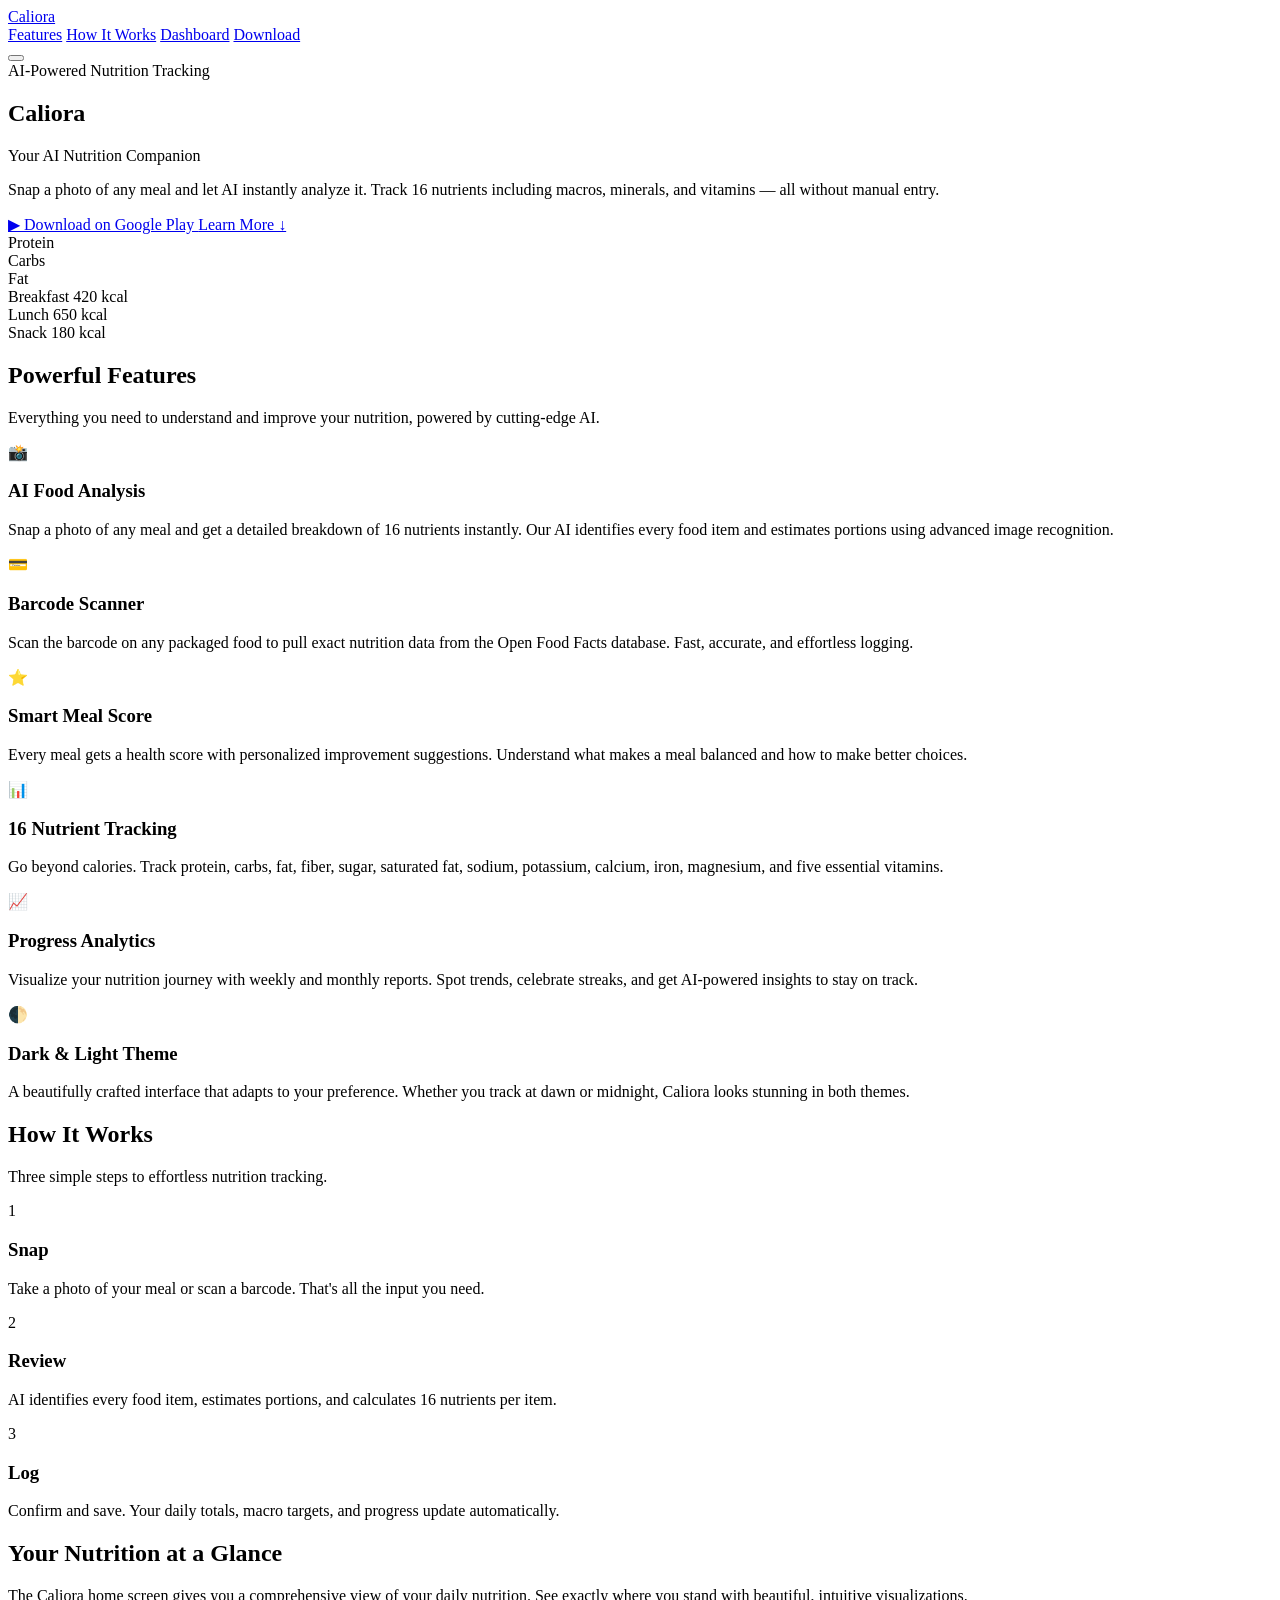
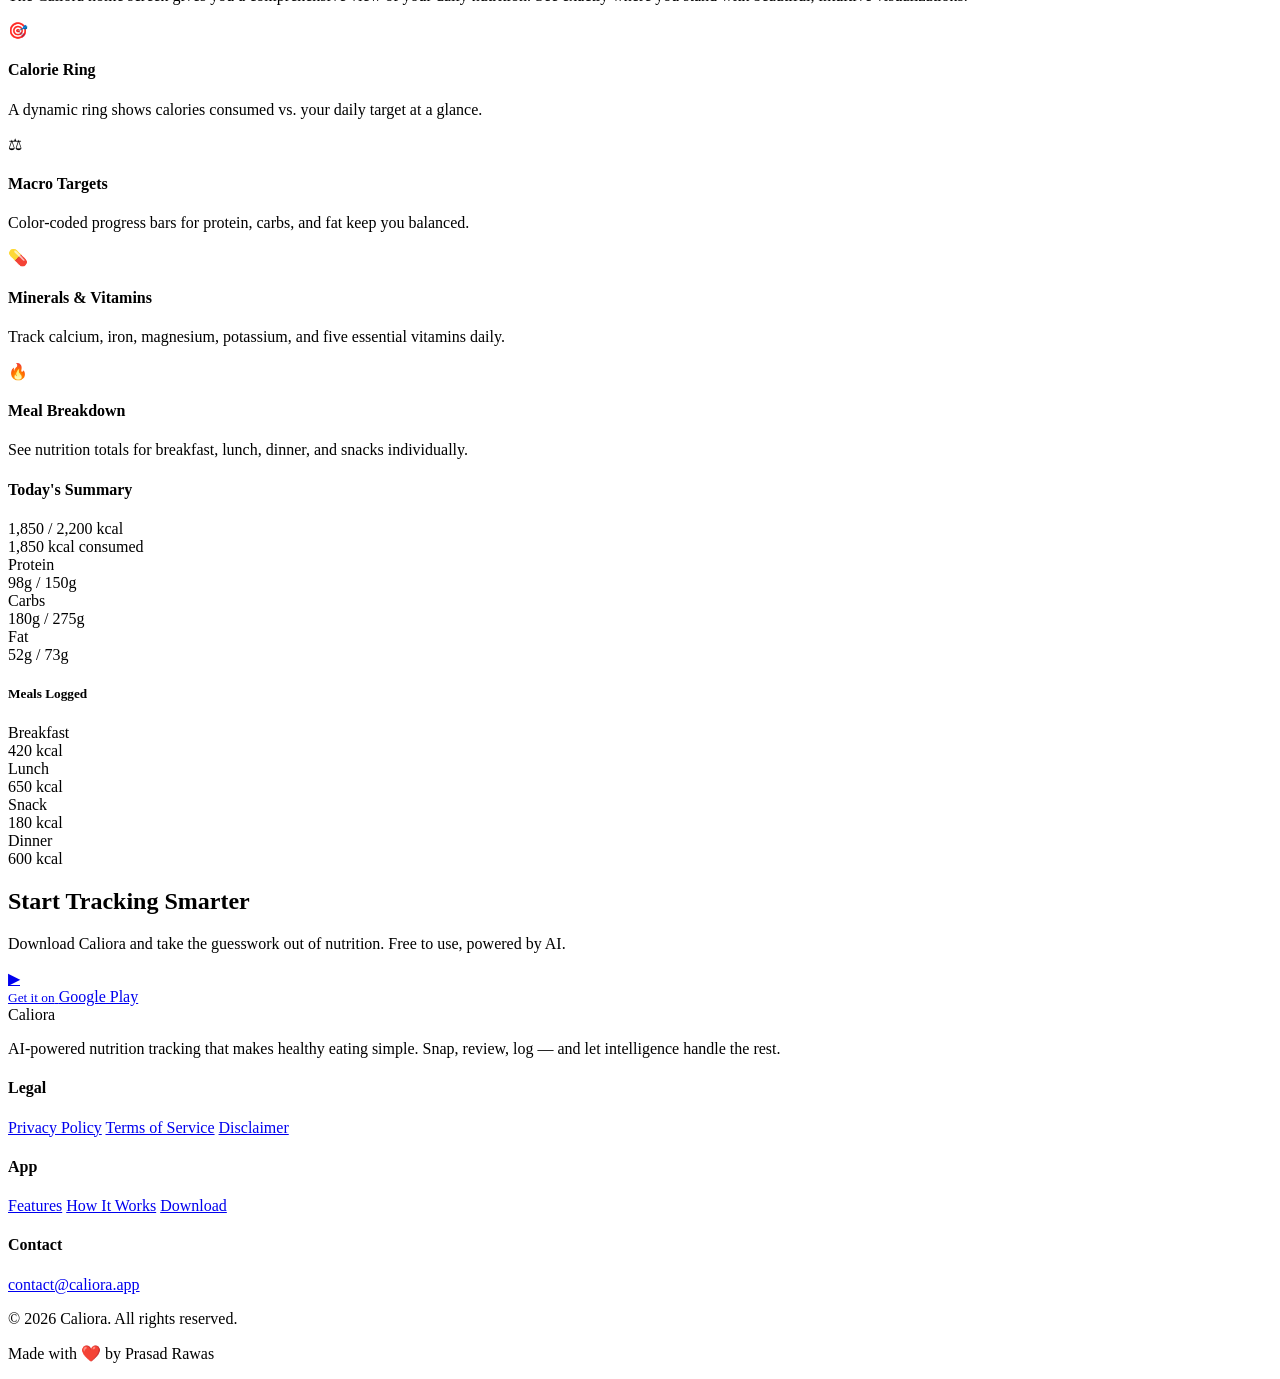
==== docs/index.html @ 2036da4a "Add favicon and apple touch icon" ====
<!DOCTYPE html>
<html lang="en">
<head>
  <meta charset="UTF-8">
  <meta name="viewport" content="width=device-width, initial-scale=1.0">
  <meta name="description" content="Caliora — Your AI Nutrition Companion. Snap a photo of any meal and instantly get detailed nutrition analysis with 16 nutrients tracked.">
  <meta name="keywords" content="calorie tracker, AI nutrition, food analysis, macro tracking, meal logger, health app">
  <meta name="author" content="Prasad Rawas">
  <meta name="robots" content="index, follow">
  <meta name="theme-color" content="#0D0D0D">
  <meta name="apple-mobile-web-app-title" content="Caliora">
  <meta name="application-name" content="Caliora">

  <!-- Canonical URL -->
  <link rel="canonical" href="https://prasadrawas.github.io/caliora/">

  <!-- Open Graph -->
  <meta property="og:title" content="Caliora — Your AI Nutrition Companion">
  <meta property="og:description" content="Snap a photo of any meal and instantly get detailed nutrition analysis with 16 nutrients tracked.">
  <meta property="og:type" content="website">
  <meta property="og:url" content="https://prasadrawas.github.io/caliora/">
  <meta property="og:image" content="https://prasadrawas.github.io/caliora/og-image.png">
  <meta property="og:site_name" content="Caliora">

  <!-- Twitter Card -->
  <meta name="twitter:card" content="summary_large_image">
  <meta name="twitter:title" content="Caliora — Your AI Nutrition Companion">
  <meta name="twitter:description" content="AI-powered calorie and macro tracking from food photos.">
  <meta name="twitter:image" content="https://prasadrawas.github.io/caliora/og-image.png">

  <title>Caliora — Your AI Nutrition Companion</title>
  <link rel="icon" type="image/png" href="favicon.png">
  <link rel="apple-touch-icon" href="apple-touch-icon.png">
  <link rel="stylesheet" href="styles.css">

  <!-- Structured Data: SoftwareApplication -->
  <script type="application/ld+json">
  {
    "@context": "https://schema.org",
    "@type": "SoftwareApplication",
    "name": "Caliora",
    "applicationCategory": "HealthApplication",
    "operatingSystem": "Android",
    "description": "AI-powered calorie and macro tracking app that analyzes food from photos",
    "offers": {
      "@type": "Offer",
      "price": "0",
      "priceCurrency": "USD"
    },
    "author": {
      "@type": "Person",
      "name": "Prasad Rawas"
    }
  }
  </script>

  <!-- Structured Data: Organization + WebSite -->
  <script type="application/ld+json">
  {
    "@context": "https://schema.org",
    "@graph": [
      {
        "@type": "Organization",
        "name": "Caliora",
        "url": "https://prasadrawas.github.io/caliora/",
        "logo": "https://prasadrawas.github.io/caliora/favicon.png",
        "contactPoint": {
          "@type": "ContactPoint",
          "email": "contact@caliora.app",
          "contactType": "customer support"
        }
      },
      {
        "@type": "WebSite",
        "name": "Caliora",
        "url": "https://prasadrawas.github.io/caliora/"
      }
    ]
  }
  </script>
</head>
<body>

  <!-- ===== NAVBAR ===== -->
  <nav class="navbar" role="navigation" aria-label="Main navigation">
    <div class="nav-inner">
      <a href="index.html" class="nav-logo" aria-label="Caliora home">
        <span class="logo-dot" aria-hidden="true"></span>Caliora
      </a>
      <div class="nav-links" id="navLinks">
        <a href="#features">Features</a>
        <a href="#how-it-works">How It Works</a>
        <a href="#dashboard">Dashboard</a>
        <a href="#download" class="nav-cta">Download</a>
      </div>
      <button class="menu-toggle" id="menuToggle" aria-label="Toggle navigation menu" aria-expanded="false" aria-controls="navLinks">
        <span aria-hidden="true"></span>
        <span aria-hidden="true"></span>
        <span aria-hidden="true"></span>
      </button>
    </div>
  </nav>

  <!-- ===== HERO ===== -->
  <section class="hero" aria-labelledby="hero-heading">
    <div class="container hero-inner">
      <div class="hero-content">
        <div class="hero-badge" role="text">AI-Powered Nutrition Tracking</div>
        <h1 id="hero-heading"><span class="gradient-text">Caliora</span></h1>
        <p class="hero-tagline">Your AI Nutrition Companion</p>
        <p class="hero-description">
          Snap a photo of any meal and let AI instantly analyze it. Track 16 nutrients including macros, minerals, and vitamins — all without manual entry.
        </p>
        <div class="hero-buttons">
          <a href="#download" class="btn-primary" aria-label="Download Caliora on Google Play">
            &#9654; Download on Google Play
          </a>
          <a href="#features" class="btn-secondary" aria-label="Learn more about Caliora features">
            Learn More &#8595;
          </a>
        </div>
      </div>
      <div class="hero-mockup" aria-hidden="true">
        <div class="phone-frame">
          <div class="phone-screen">
            <div class="mock-ring"></div>
            <div class="mock-macros">
              <div class="mock-macro">
                <div class="mock-macro-bar" style="background: var(--protein); width: 36px;"></div>
                <span>Protein</span>
              </div>
              <div class="mock-macro">
                <div class="mock-macro-bar" style="background: var(--carbs); width: 36px;"></div>
                <span>Carbs</span>
              </div>
              <div class="mock-macro">
                <div class="mock-macro-bar" style="background: var(--fat); width: 36px;"></div>
                <span>Fat</span>
              </div>
            </div>
            <div class="mock-items">
              <div class="mock-item">
                <span class="mock-item-name">Breakfast</span>
                <span class="mock-item-cal">420 kcal</span>
              </div>
              <div class="mock-item">
                <span class="mock-item-name">Lunch</span>
                <span class="mock-item-cal">650 kcal</span>
              </div>
              <div class="mock-item">
                <span class="mock-item-name">Snack</span>
                <span class="mock-item-cal">180 kcal</span>
              </div>
            </div>
          </div>
        </div>
      </div>
    </div>
  </section>

  <!-- ===== FEATURES ===== -->
  <section class="features" id="features" aria-labelledby="features-heading">
    <div class="container">
      <h2 id="features-heading" class="section-title"><span class="gradient-text">Powerful Features</span></h2>
      <p class="section-subtitle">Everything you need to understand and improve your nutrition, powered by cutting-edge AI.</p>
      <div class="features-grid">
        <div class="feature-card fade-in">
          <span class="feature-icon" aria-hidden="true">&#128248;</span>
          <h3>AI Food Analysis</h3>
          <p>Snap a photo of any meal and get a detailed breakdown of 16 nutrients instantly. Our AI identifies every food item and estimates portions using advanced image recognition.</p>
        </div>
        <div class="feature-card fade-in">
          <span class="feature-icon" aria-hidden="true">&#128179;</span>
          <h3>Barcode Scanner</h3>
          <p>Scan the barcode on any packaged food to pull exact nutrition data from the Open Food Facts database. Fast, accurate, and effortless logging.</p>
        </div>
        <div class="feature-card fade-in">
          <span class="feature-icon" aria-hidden="true">&#11088;</span>
          <h3>Smart Meal Score</h3>
          <p>Every meal gets a health score with personalized improvement suggestions. Understand what makes a meal balanced and how to make better choices.</p>
        </div>
        <div class="feature-card fade-in">
          <span class="feature-icon" aria-hidden="true">&#128202;</span>
          <h3>16 Nutrient Tracking</h3>
          <p>Go beyond calories. Track protein, carbs, fat, fiber, sugar, saturated fat, sodium, potassium, calcium, iron, magnesium, and five essential vitamins.</p>
        </div>
        <div class="feature-card fade-in">
          <span class="feature-icon" aria-hidden="true">&#128200;</span>
          <h3>Progress Analytics</h3>
          <p>Visualize your nutrition journey with weekly and monthly reports. Spot trends, celebrate streaks, and get AI-powered insights to stay on track.</p>
        </div>
        <div class="feature-card fade-in">
          <span class="feature-icon" aria-hidden="true">&#127763;</span>
          <h3>Dark &amp; Light Theme</h3>
          <p>A beautifully crafted interface that adapts to your preference. Whether you track at dawn or midnight, Caliora looks stunning in both themes.</p>
        </div>
      </div>
    </div>
  </section>

  <!-- ===== HOW IT WORKS ===== -->
  <section class="how-it-works" id="how-it-works" aria-labelledby="how-it-works-heading">
    <div class="container">
      <h2 id="how-it-works-heading" class="section-title"><span class="gradient-text">How It Works</span></h2>
      <p class="section-subtitle">Three simple steps to effortless nutrition tracking.</p>
      <div class="steps" role="list">
        <div class="step fade-in" role="listitem">
          <div class="step-number" aria-hidden="true">1</div>
          <div class="step-connector" aria-hidden="true"></div>
          <h3>Snap</h3>
          <p>Take a photo of your meal or scan a barcode. That's all the input you need.</p>
        </div>
        <div class="step fade-in" role="listitem">
          <div class="step-number" aria-hidden="true">2</div>
          <div class="step-connector" aria-hidden="true"></div>
          <h3>Review</h3>
          <p>AI identifies every food item, estimates portions, and calculates 16 nutrients per item.</p>
        </div>
        <div class="step fade-in" role="listitem">
          <div class="step-number" aria-hidden="true">3</div>
          <h3>Log</h3>
          <p>Confirm and save. Your daily totals, macro targets, and progress update automatically.</p>
        </div>
      </div>
    </div>
  </section>

  <!-- ===== DASHBOARD PREVIEW ===== -->
  <section class="dashboard-preview" id="dashboard" aria-labelledby="dashboard-heading">
    <div class="container dashboard-inner">
      <div class="dashboard-content fade-in">
        <h2 id="dashboard-heading">Your Nutrition at a <span class="gradient-text">Glance</span></h2>
        <p>The Caliora home screen gives you a comprehensive view of your daily nutrition. See exactly where you stand with beautiful, intuitive visualizations.</p>
        <div class="dashboard-features">
          <div class="dashboard-feature">
            <div class="dashboard-feature-icon" aria-hidden="true">&#127919;</div>
            <div>
              <h4>Calorie Ring</h4>
              <p>A dynamic ring shows calories consumed vs. your daily target at a glance.</p>
            </div>
          </div>
          <div class="dashboard-feature">
            <div class="dashboard-feature-icon" aria-hidden="true">&#9878;</div>
            <div>
              <h4>Macro Targets</h4>
              <p>Color-coded progress bars for protein, carbs, and fat keep you balanced.</p>
            </div>
          </div>
          <div class="dashboard-feature">
            <div class="dashboard-feature-icon" aria-hidden="true">&#128138;</div>
            <div>
              <h4>Minerals &amp; Vitamins</h4>
              <p>Track calcium, iron, magnesium, potassium, and five essential vitamins daily.</p>
            </div>
          </div>
          <div class="dashboard-feature">
            <div class="dashboard-feature-icon" aria-hidden="true">&#128293;</div>
            <div>
              <h4>Meal Breakdown</h4>
              <p>See nutrition totals for breakfast, lunch, dinner, and snacks individually.</p>
            </div>
          </div>
        </div>
      </div>
      <div class="dashboard-mockup fade-in" aria-hidden="true">
        <div class="dashboard-card">
          <div class="dash-header">
            <h4>Today's Summary</h4>
            <span>1,850 / 2,200 kcal</span>
          </div>
          <div class="dash-ring-area">
            <div class="dash-ring">
              <span class="cal-num">1,850</span>
              <span class="cal-label">kcal consumed</span>
            </div>
          </div>
          <div class="dash-macros">
            <div class="dash-macro protein">
              <span class="dash-macro-label">Protein</span>
              <div class="dash-macro-bar"></div>
              <span class="dash-macro-value">98g / 150g</span>
            </div>
            <div class="dash-macro carbs">
              <span class="dash-macro-label">Carbs</span>
              <div class="dash-macro-bar"></div>
              <span class="dash-macro-value">180g / 275g</span>
            </div>
            <div class="dash-macro fat">
              <span class="dash-macro-label">Fat</span>
              <div class="dash-macro-bar"></div>
              <span class="dash-macro-value">52g / 73g</span>
            </div>
          </div>
          <div class="dash-meals">
            <h5>Meals Logged</h5>
            <div class="dash-meal-item">
              <div class="dash-meal-info">
                <span class="dash-meal-dot" style="background: var(--accent);"></span>
                <span class="dash-meal-name">Breakfast</span>
              </div>
              <span class="dash-meal-cal">420 kcal</span>
            </div>
            <div class="dash-meal-item">
              <div class="dash-meal-info">
                <span class="dash-meal-dot" style="background: var(--protein);"></span>
                <span class="dash-meal-name">Lunch</span>
              </div>
              <span class="dash-meal-cal">650 kcal</span>
            </div>
            <div class="dash-meal-item">
              <div class="dash-meal-info">
                <span class="dash-meal-dot" style="background: var(--carbs);"></span>
                <span class="dash-meal-name">Snack</span>
              </div>
              <span class="dash-meal-cal">180 kcal</span>
            </div>
            <div class="dash-meal-item">
              <div class="dash-meal-info">
                <span class="dash-meal-dot" style="background: var(--fat);"></span>
                <span class="dash-meal-name">Dinner</span>
              </div>
              <span class="dash-meal-cal">600 kcal</span>
            </div>
          </div>
        </div>
      </div>
    </div>
  </section>

  <!-- ===== CTA / DOWNLOAD ===== -->
  <section class="cta" id="download" aria-labelledby="download-heading">
    <div class="container cta-inner">
      <h2 id="download-heading"><span class="gradient-text">Start Tracking Smarter</span></h2>
      <p>Download Caliora and take the guesswork out of nutrition. Free to use, powered by AI.</p>
      <div class="cta-buttons">
        <a href="#" class="store-badge" aria-label="Download Caliora on Google Play Store">
          <span class="store-badge-icon" aria-hidden="true">&#9654;</span>
          <div class="store-badge-text">
            <small>Get it on</small>
            <span>Google Play</span>
          </div>
        </a>
      </div>
    </div>
  </section>

  <!-- ===== FOOTER ===== -->
  <footer class="footer" role="contentinfo">
    <div class="container">
      <div class="footer-inner">
        <div class="footer-brand">
          <div class="nav-logo" aria-label="Caliora">
            <span class="logo-dot" aria-hidden="true"></span>Caliora
          </div>
          <p>AI-powered nutrition tracking that makes healthy eating simple. Snap, review, log — and let intelligence handle the rest.</p>
        </div>
        <nav class="footer-links-group" aria-label="Legal pages">
          <h4>Legal</h4>
          <a href="privacy.html">Privacy Policy</a>
          <a href="terms.html">Terms of Service</a>
          <a href="disclaimer.html">Disclaimer</a>
        </nav>
        <nav class="footer-links-group" aria-label="App sections">
          <h4>App</h4>
          <a href="#features">Features</a>
          <a href="#how-it-works">How It Works</a>
          <a href="#download">Download</a>
        </nav>
        <div class="footer-links-group">
          <h4>Contact</h4>
          <a href="mailto:contact@caliora.app" aria-label="Send email to Caliora support">contact@caliora.app</a>
        </div>
      </div>
      <div class="footer-bottom">
        <p>&copy; 2026 Caliora. All rights reserved.</p>
        <p class="made-with">Made with &#10084;&#65039; by Prasad Rawas</p>
      </div>
    </div>
  </footer>

  <!-- ===== JAVASCRIPT ===== -->
  <script>
    // Mobile menu toggle
    const menuToggle = document.getElementById('menuToggle');
    const navLinks = document.getElementById('navLinks');

    menuToggle.addEventListener('click', () => {
      const isOpen = navLinks.classList.toggle('open');
      menuToggle.classList.toggle('active');
      menuToggle.setAttribute('aria-expanded', isOpen ? 'true' : 'false');
    });

    // Close menu on link click
    navLinks.querySelectorAll('a').forEach(link => {
      link.addEventListener('click', () => {
        menuToggle.classList.remove('active');
        navLinks.classList.remove('open');
        menuToggle.setAttribute('aria-expanded', 'false');
      });
    });

    // Scroll fade-in with Intersection Observer
    const fadeElements = document.querySelectorAll('.fade-in');
    const observer = new IntersectionObserver((entries) => {
      entries.forEach((entry, index) => {
        if (entry.isIntersecting) {
          // Stagger the animation
          setTimeout(() => {
            entry.target.classList.add('visible');
          }, index * 100);
          observer.unobserve(entry.target);
        }
      });
    }, {
      threshold: 0.1,
      rootMargin: '0px 0px -50px 0px'
    });

    fadeElements.forEach(el => observer.observe(el));
  </script>

</body>
</html>
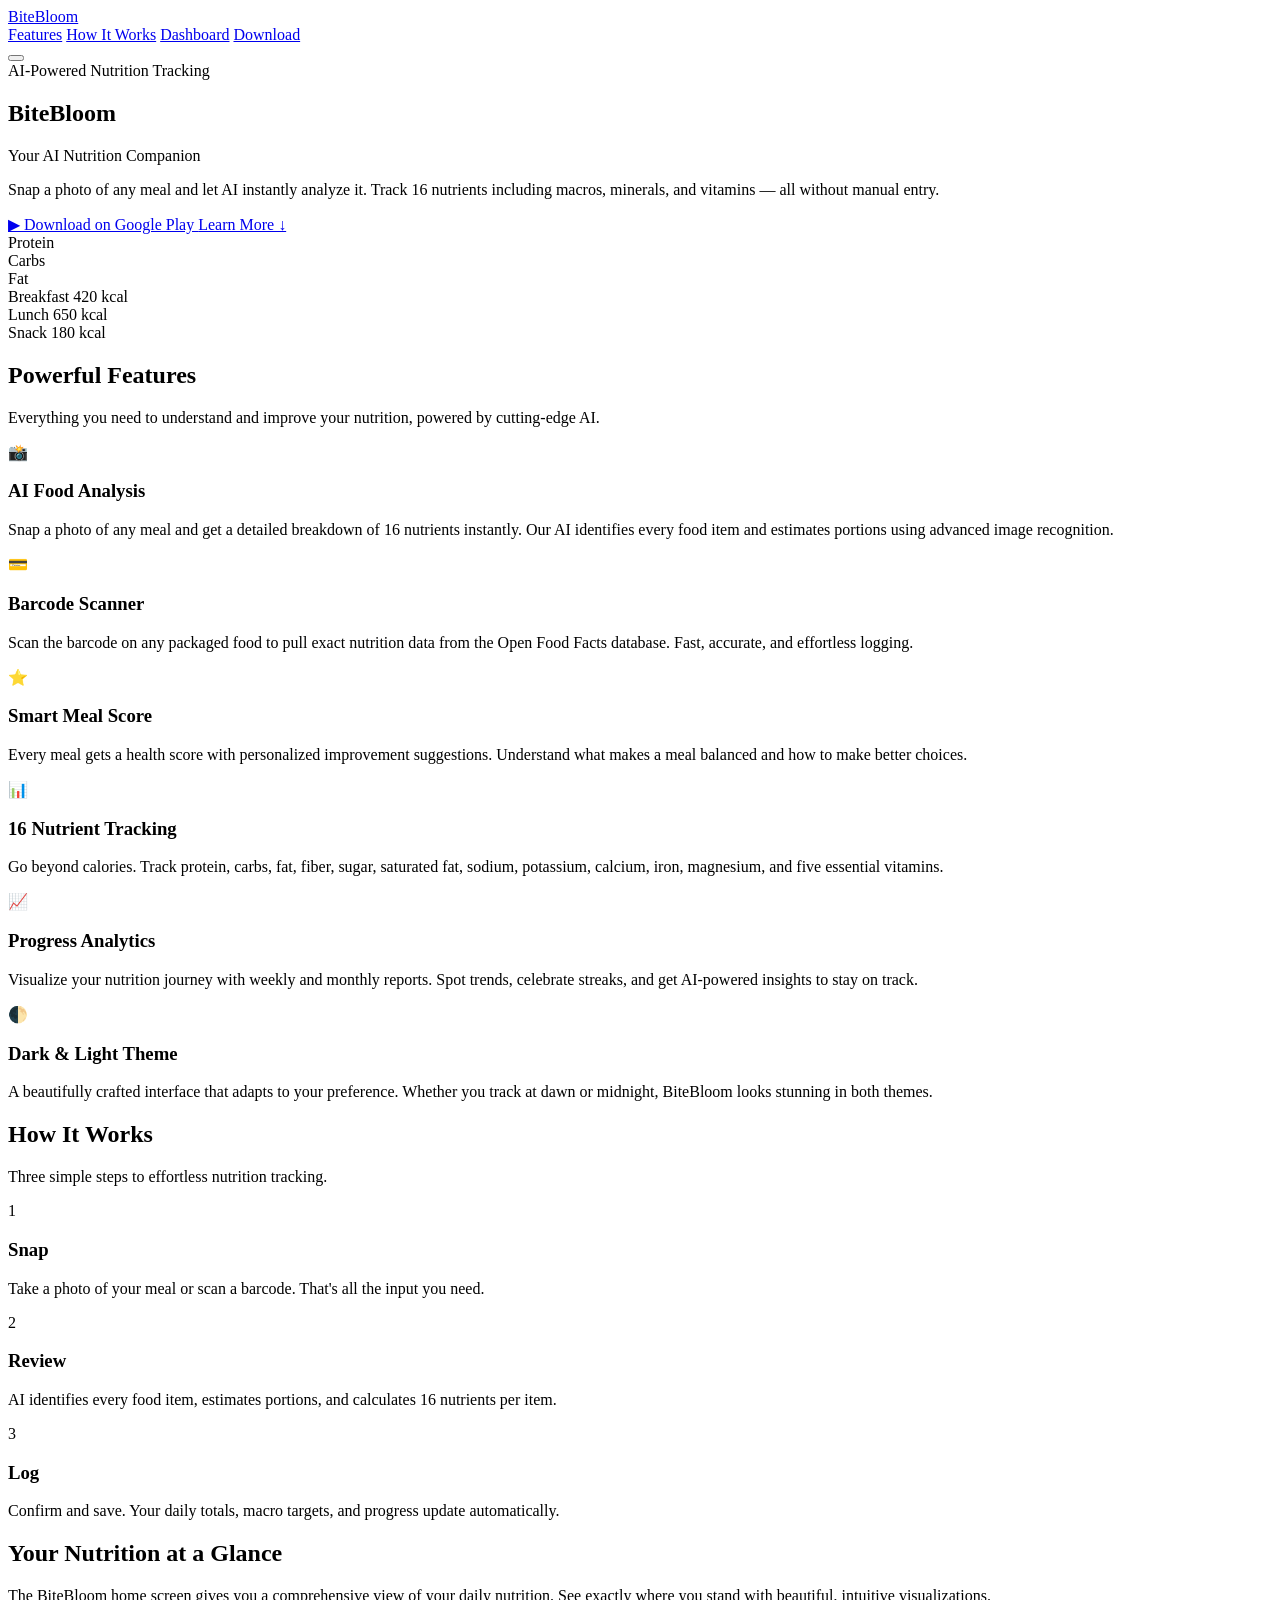
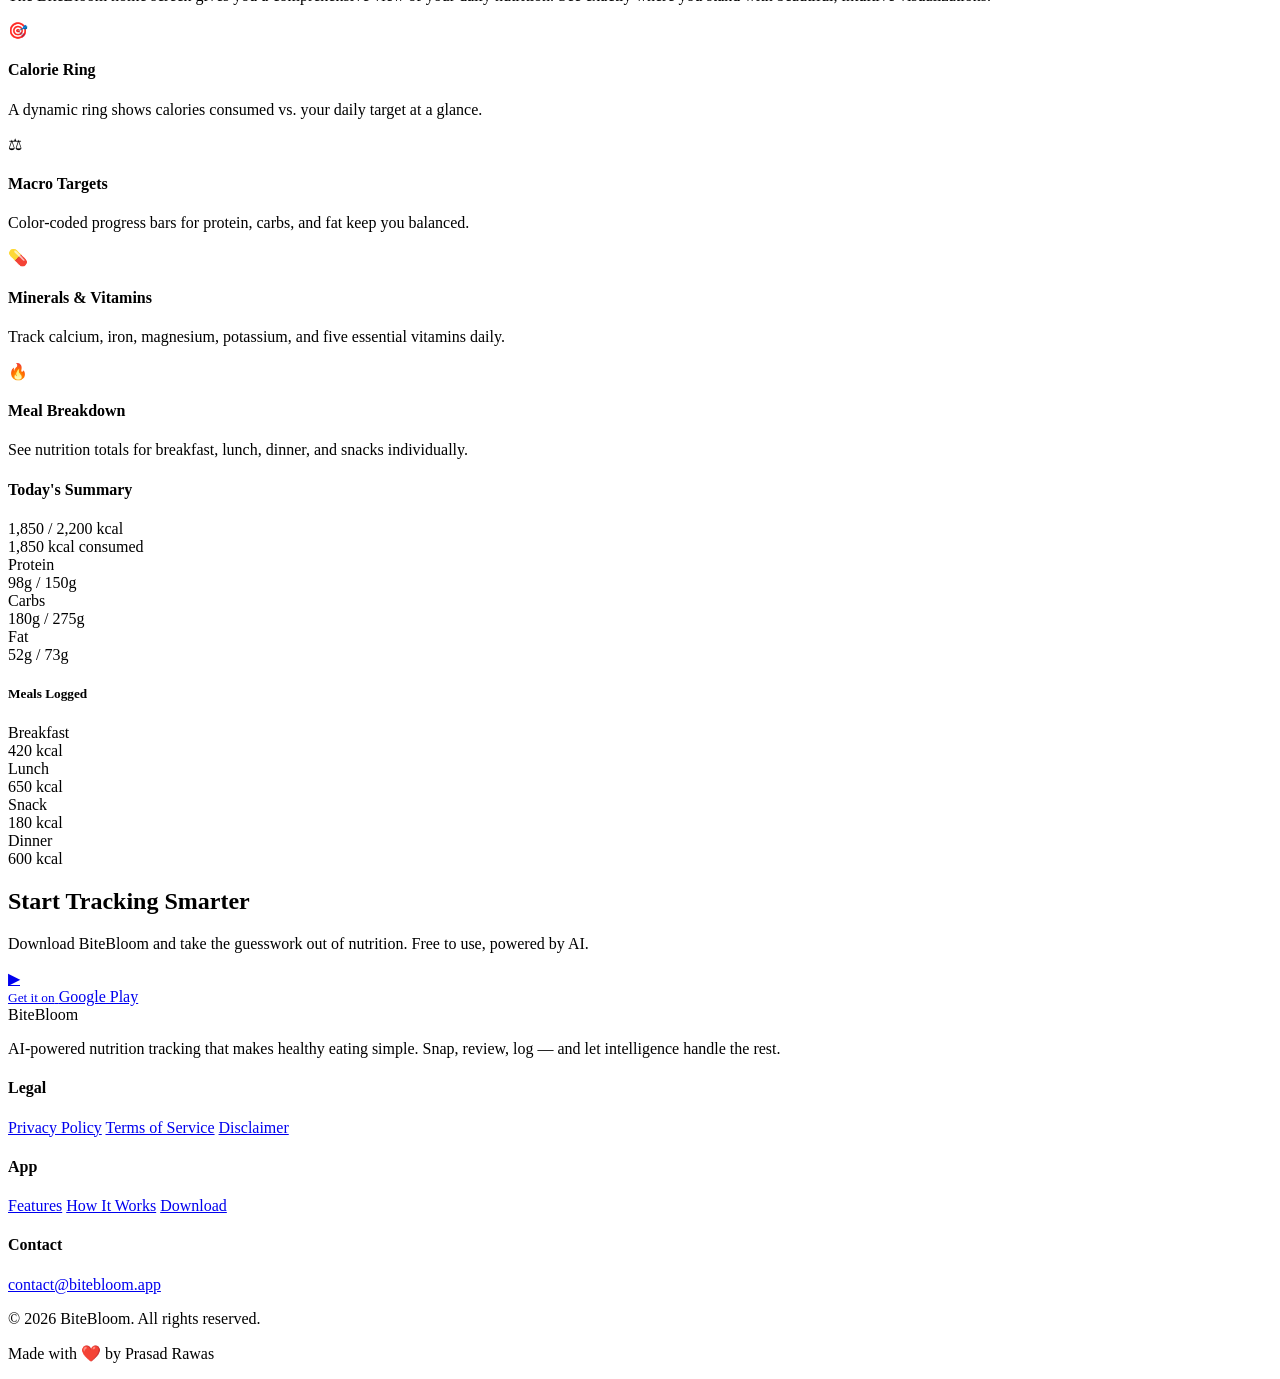
==== commit d8006185: "Rename app from Caliora to BiteBloom across all screens, configs, and website" ====
--- a/docs/index.html
+++ b/docs/index.html
@@ -3,32 +3,32 @@
 <head>
   <meta charset="UTF-8">
   <meta name="viewport" content="width=device-width, initial-scale=1.0">
-  <meta name="description" content="Caliora — Your AI Nutrition Companion. Snap a photo of any meal and instantly get detailed nutrition analysis with 16 nutrients tracked.">
+  <meta name="description" content="BiteBloom — Your AI Nutrition Companion. Snap a photo of any meal and instantly get detailed nutrition analysis with 16 nutrients tracked.">
   <meta name="keywords" content="calorie tracker, AI nutrition, food analysis, macro tracking, meal logger, health app">
   <meta name="author" content="Prasad Rawas">
   <meta name="robots" content="index, follow">
   <meta name="theme-color" content="#0D0D0D">
-  <meta name="apple-mobile-web-app-title" content="Caliora">
-  <meta name="application-name" content="Caliora">
+  <meta name="apple-mobile-web-app-title" content="BiteBloom">
+  <meta name="application-name" content="BiteBloom">
 
   <!-- Canonical URL -->
   <link rel="canonical" href="https://prasadrawas.github.io/caliora/">
 
   <!-- Open Graph -->
-  <meta property="og:title" content="Caliora — Your AI Nutrition Companion">
+  <meta property="og:title" content="BiteBloom — Your AI Nutrition Companion">
   <meta property="og:description" content="Snap a photo of any meal and instantly get detailed nutrition analysis with 16 nutrients tracked.">
   <meta property="og:type" content="website">
   <meta property="og:url" content="https://prasadrawas.github.io/caliora/">
   <meta property="og:image" content="https://prasadrawas.github.io/caliora/og-image.png">
-  <meta property="og:site_name" content="Caliora">
+  <meta property="og:site_name" content="BiteBloom">
 
   <!-- Twitter Card -->
   <meta name="twitter:card" content="summary_large_image">
-  <meta name="twitter:title" content="Caliora — Your AI Nutrition Companion">
+  <meta name="twitter:title" content="BiteBloom — Your AI Nutrition Companion">
   <meta name="twitter:description" content="AI-powered calorie and macro tracking from food photos.">
   <meta name="twitter:image" content="https://prasadrawas.github.io/caliora/og-image.png">
 
-  <title>Caliora — Your AI Nutrition Companion</title>
+  <title>BiteBloom — Your AI Nutrition Companion</title>
   <link rel="icon" type="image/png" href="favicon.png">
   <link rel="apple-touch-icon" href="apple-touch-icon.png">
   <link rel="stylesheet" href="styles.css">
@@ -38,7 +38,7 @@
   {
     "@context": "https://schema.org",
     "@type": "SoftwareApplication",
-    "name": "Caliora",
+    "name": "BiteBloom",
     "applicationCategory": "HealthApplication",
     "operatingSystem": "Android",
     "description": "AI-powered calorie and macro tracking app that analyzes food from photos",
@@ -61,18 +61,18 @@
     "@graph": [
       {
         "@type": "Organization",
-        "name": "Caliora",
+        "name": "BiteBloom",
         "url": "https://prasadrawas.github.io/caliora/",
         "logo": "https://prasadrawas.github.io/caliora/favicon.png",
         "contactPoint": {
           "@type": "ContactPoint",
-          "email": "contact@caliora.app",
+          "email": "contact@bitebloom.app",
           "contactType": "customer support"
         }
       },
       {
         "@type": "WebSite",
-        "name": "Caliora",
+        "name": "BiteBloom",
         "url": "https://prasadrawas.github.io/caliora/"
       }
     ]
@@ -84,8 +84,8 @@
   <!-- ===== NAVBAR ===== -->
   <nav class="navbar" role="navigation" aria-label="Main navigation">
     <div class="nav-inner">
-      <a href="index.html" class="nav-logo" aria-label="Caliora home">
-        <span class="logo-dot" aria-hidden="true"></span>Caliora
+      <a href="index.html" class="nav-logo" aria-label="BiteBloom home">
+        <span class="logo-dot" aria-hidden="true"></span>BiteBloom
       </a>
       <div class="nav-links" id="navLinks">
         <a href="#features">Features</a>
@@ -106,16 +106,16 @@
     <div class="container hero-inner">
       <div class="hero-content">
         <div class="hero-badge" role="text">AI-Powered Nutrition Tracking</div>
-        <h1 id="hero-heading"><span class="gradient-text">Caliora</span></h1>
+        <h1 id="hero-heading"><span class="gradient-text">BiteBloom</span></h1>
         <p class="hero-tagline">Your AI Nutrition Companion</p>
         <p class="hero-description">
           Snap a photo of any meal and let AI instantly analyze it. Track 16 nutrients including macros, minerals, and vitamins — all without manual entry.
         </p>
         <div class="hero-buttons">
-          <a href="#download" class="btn-primary" aria-label="Download Caliora on Google Play">
+          <a href="#download" class="btn-primary" aria-label="Download BiteBloom on Google Play">
             &#9654; Download on Google Play
           </a>
-          <a href="#features" class="btn-secondary" aria-label="Learn more about Caliora features">
+          <a href="#features" class="btn-secondary" aria-label="Learn more about BiteBloom features">
             Learn More &#8595;
           </a>
         </div>
@@ -192,7 +192,7 @@
         <div class="feature-card fade-in">
           <span class="feature-icon" aria-hidden="true">&#127763;</span>
           <h3>Dark &amp; Light Theme</h3>
-          <p>A beautifully crafted interface that adapts to your preference. Whether you track at dawn or midnight, Caliora looks stunning in both themes.</p>
+          <p>A beautifully crafted interface that adapts to your preference. Whether you track at dawn or midnight, BiteBloom looks stunning in both themes.</p>
         </div>
       </div>
     </div>
@@ -230,7 +230,7 @@
     <div class="container dashboard-inner">
       <div class="dashboard-content fade-in">
         <h2 id="dashboard-heading">Your Nutrition at a <span class="gradient-text">Glance</span></h2>
-        <p>The Caliora home screen gives you a comprehensive view of your daily nutrition. See exactly where you stand with beautiful, intuitive visualizations.</p>
+        <p>The BiteBloom home screen gives you a comprehensive view of your daily nutrition. See exactly where you stand with beautiful, intuitive visualizations.</p>
         <div class="dashboard-features">
           <div class="dashboard-feature">
             <div class="dashboard-feature-icon" aria-hidden="true">&#127919;</div>
@@ -331,9 +331,9 @@
   <section class="cta" id="download" aria-labelledby="download-heading">
     <div class="container cta-inner">
       <h2 id="download-heading"><span class="gradient-text">Start Tracking Smarter</span></h2>
-      <p>Download Caliora and take the guesswork out of nutrition. Free to use, powered by AI.</p>
+      <p>Download BiteBloom and take the guesswork out of nutrition. Free to use, powered by AI.</p>
       <div class="cta-buttons">
-        <a href="#" class="store-badge" aria-label="Download Caliora on Google Play Store">
+        <a href="#" class="store-badge" aria-label="Download BiteBloom on Google Play Store">
           <span class="store-badge-icon" aria-hidden="true">&#9654;</span>
           <div class="store-badge-text">
             <small>Get it on</small>
@@ -349,8 +349,8 @@
     <div class="container">
       <div class="footer-inner">
         <div class="footer-brand">
-          <div class="nav-logo" aria-label="Caliora">
-            <span class="logo-dot" aria-hidden="true"></span>Caliora
+          <div class="nav-logo" aria-label="BiteBloom">
+            <span class="logo-dot" aria-hidden="true"></span>BiteBloom
           </div>
           <p>AI-powered nutrition tracking that makes healthy eating simple. Snap, review, log — and let intelligence handle the rest.</p>
         </div>
@@ -368,11 +368,11 @@
         </nav>
         <div class="footer-links-group">
           <h4>Contact</h4>
-          <a href="mailto:contact@caliora.app" aria-label="Send email to Caliora support">contact@caliora.app</a>
+          <a href="mailto:contact@bitebloom.app" aria-label="Send email to BiteBloom support">contact@bitebloom.app</a>
         </div>
       </div>
       <div class="footer-bottom">
-        <p>&copy; 2026 Caliora. All rights reserved.</p>
+        <p>&copy; 2026 BiteBloom. All rights reserved.</p>
         <p class="made-with">Made with &#10084;&#65039; by Prasad Rawas</p>
       </div>
     </div>
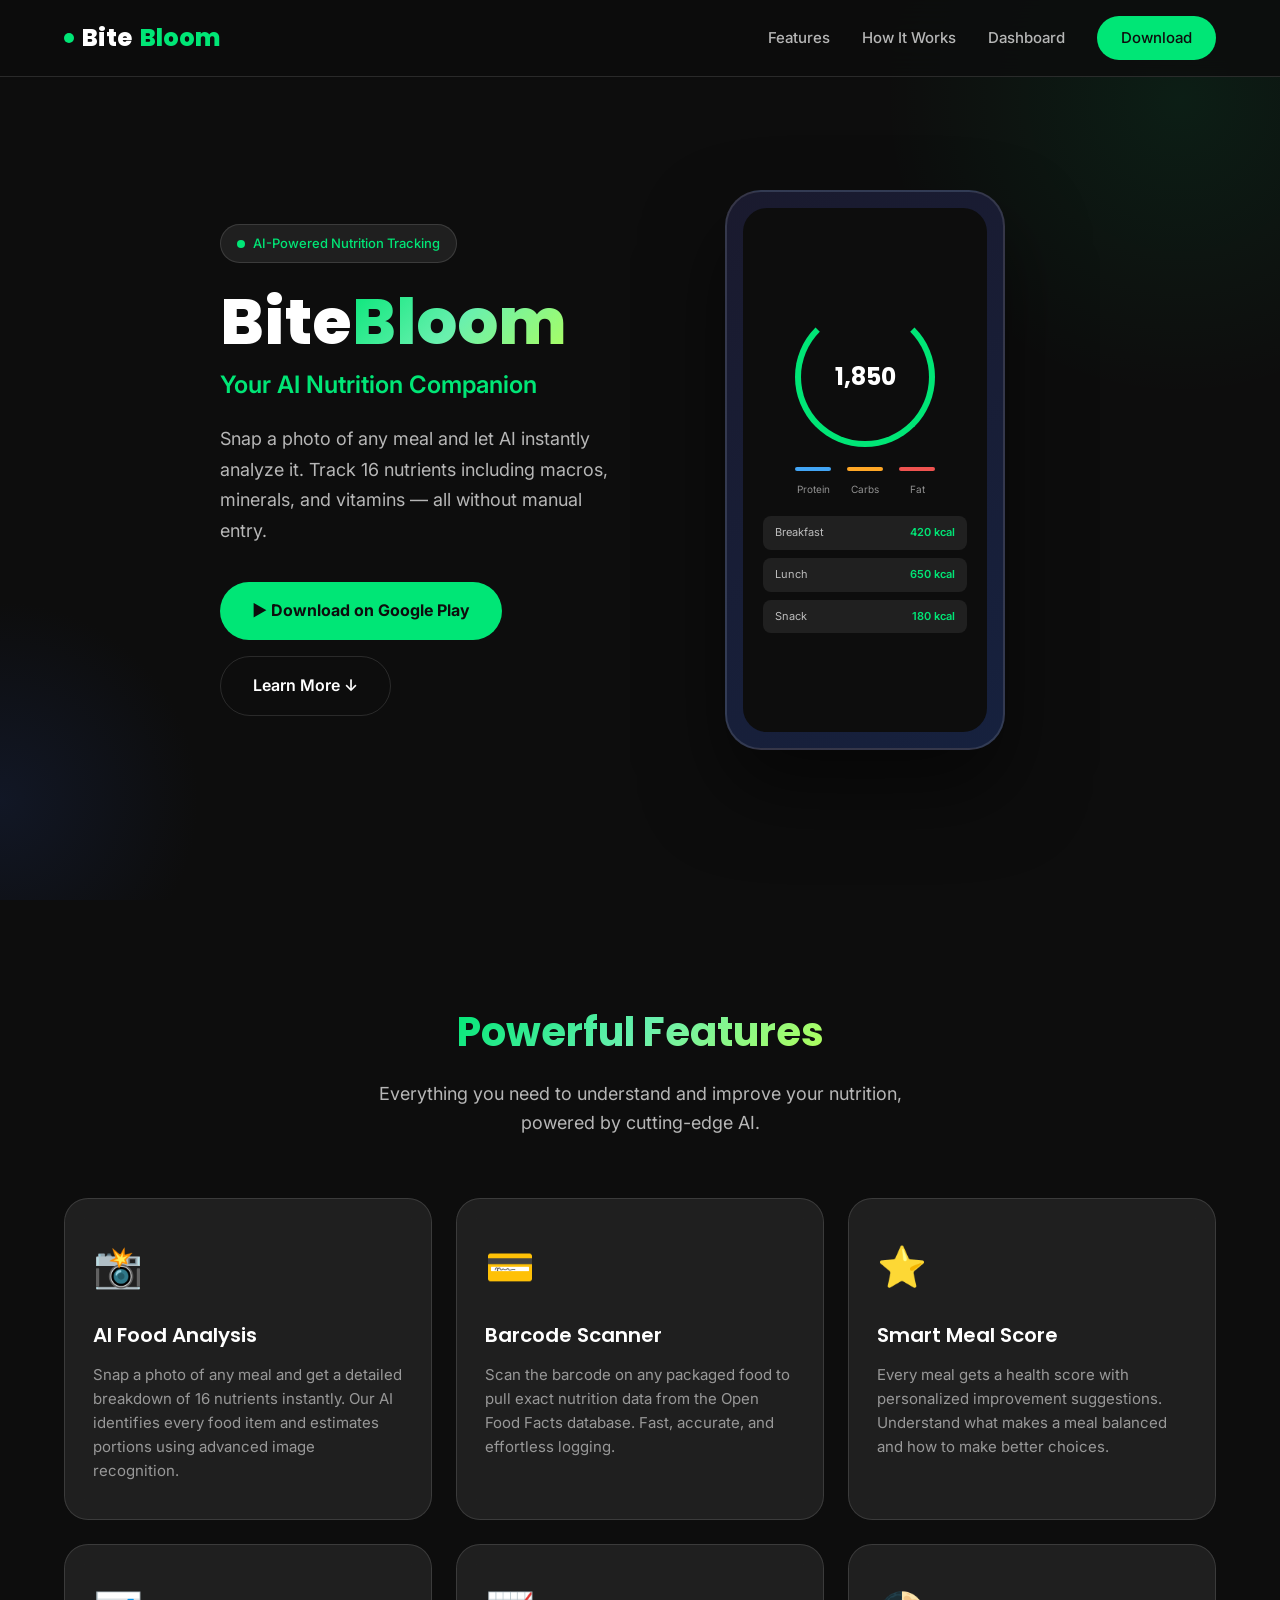
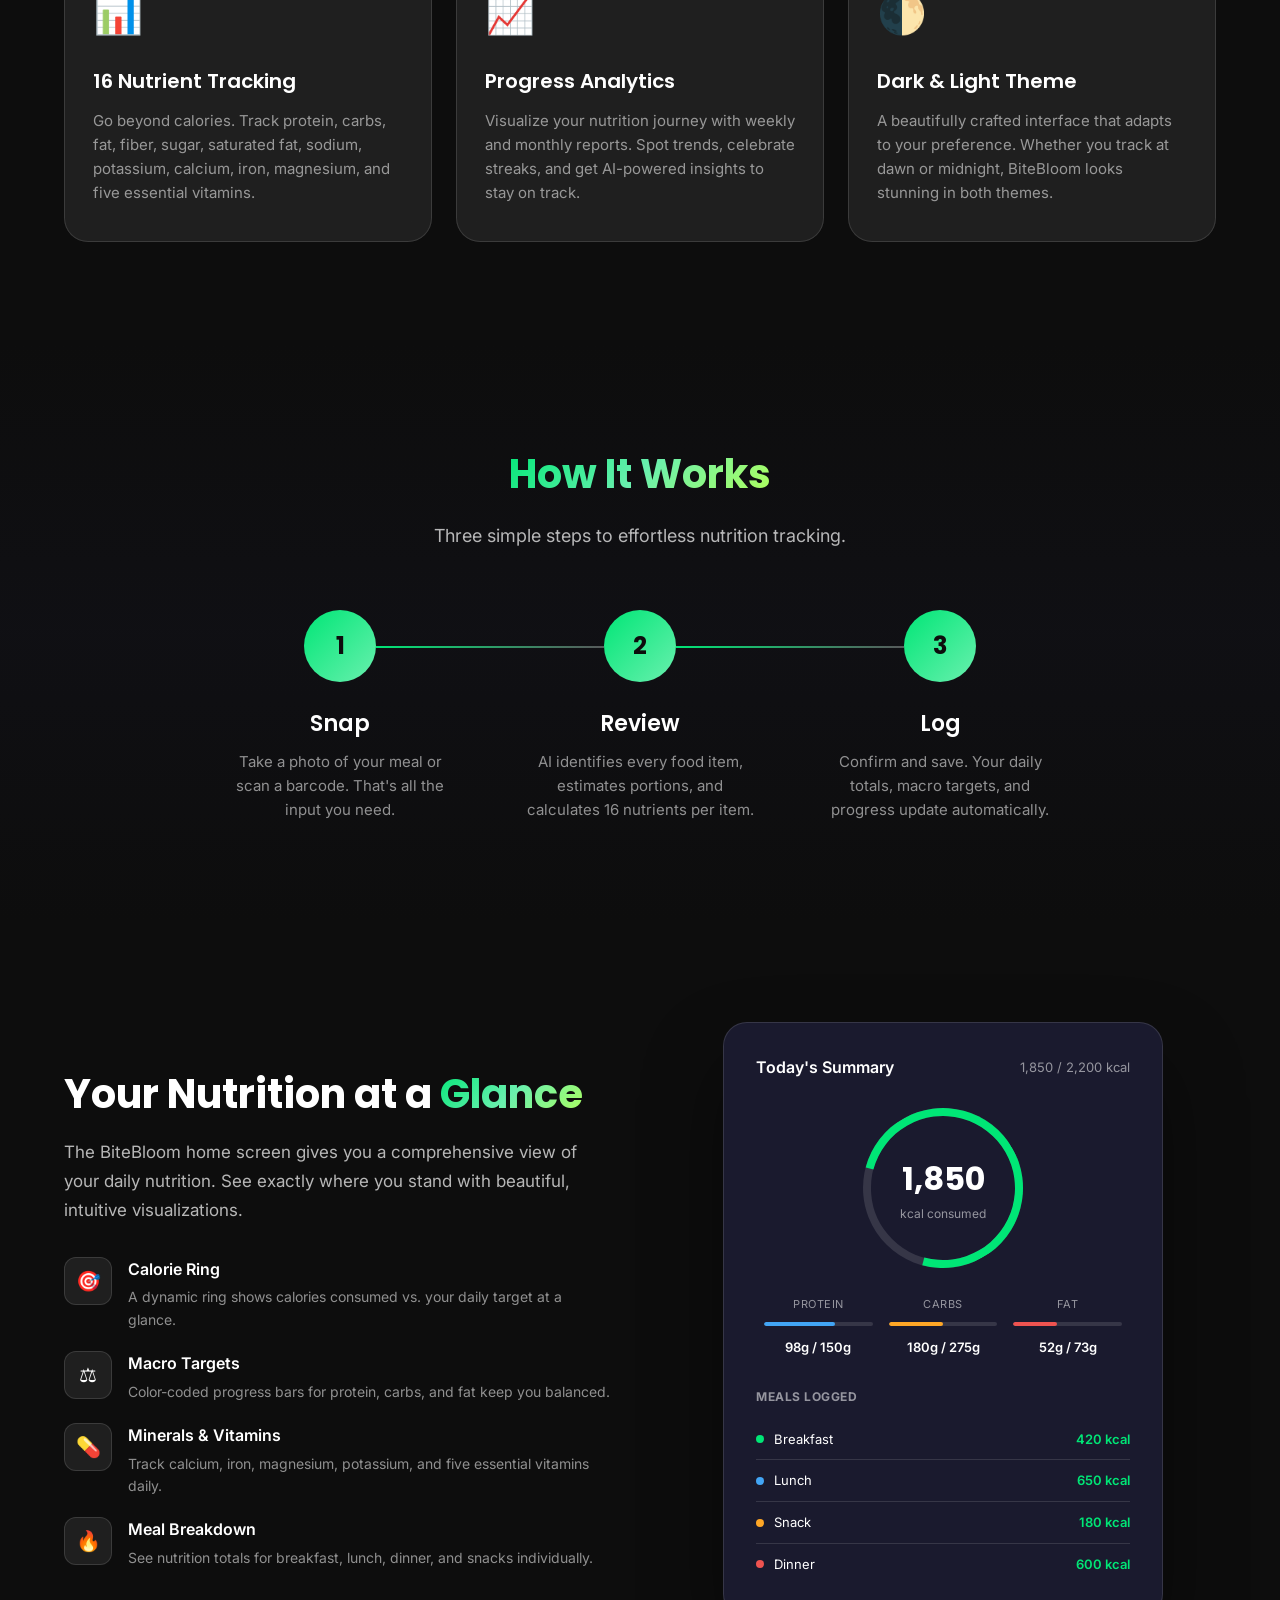
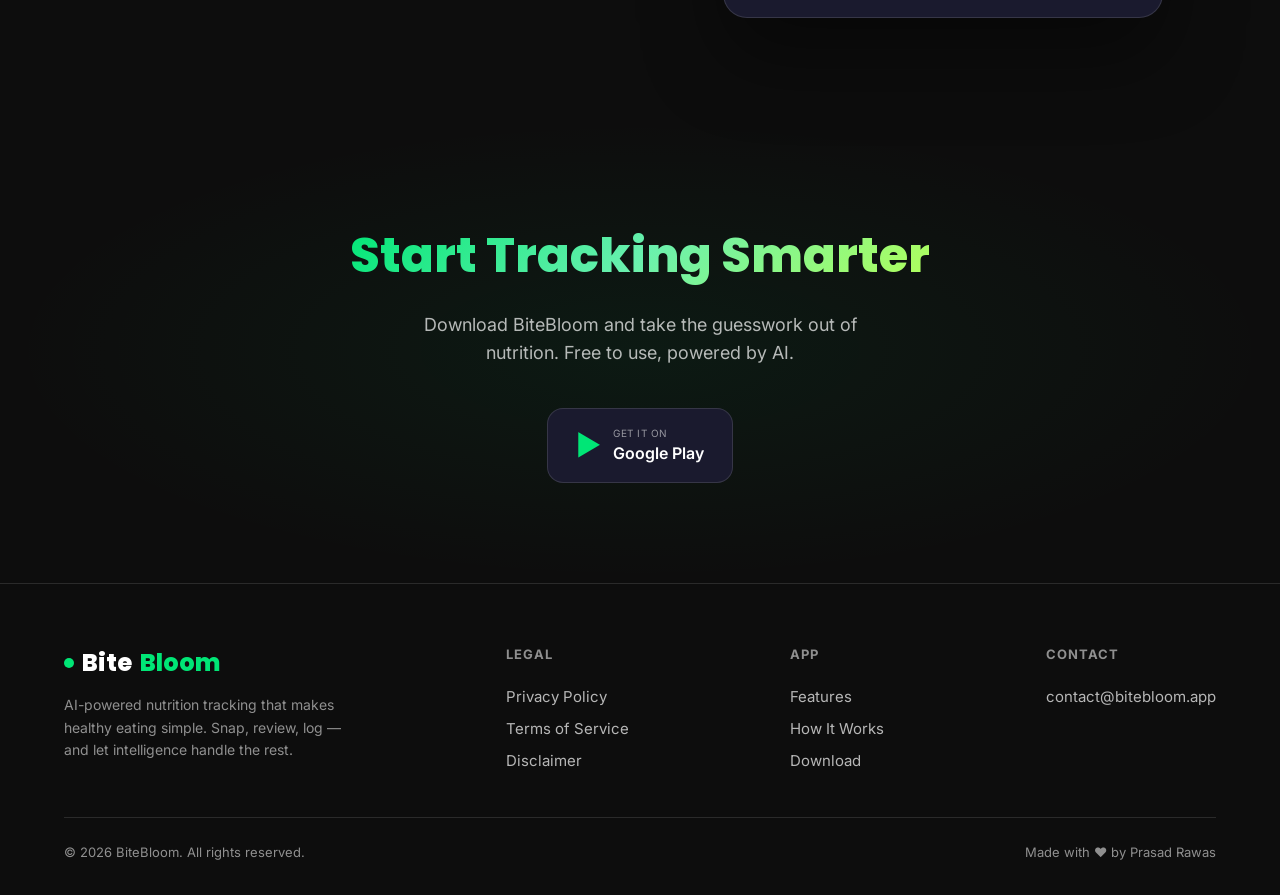
==== commit d310b804: "Style BiteBloom name with dual colors on website Apply same Bite (white) + Bloom (green) styling to " ====
--- a/docs/index.html
+++ b/docs/index.html
@@ -12,21 +12,21 @@
   <meta name="application-name" content="BiteBloom">
 
   <!-- Canonical URL -->
-  <link rel="canonical" href="https://prasadrawas.github.io/caliora/">
+  <link rel="canonical" href="https://prasadrawas.github.io/bitebloom/">
 
   <!-- Open Graph -->
   <meta property="og:title" content="BiteBloom — Your AI Nutrition Companion">
   <meta property="og:description" content="Snap a photo of any meal and instantly get detailed nutrition analysis with 16 nutrients tracked.">
   <meta property="og:type" content="website">
-  <meta property="og:url" content="https://prasadrawas.github.io/caliora/">
-  <meta property="og:image" content="https://prasadrawas.github.io/caliora/og-image.png">
+  <meta property="og:url" content="https://prasadrawas.github.io/bitebloom/">
+  <meta property="og:image" content="https://prasadrawas.github.io/bitebloom/og-image.png">
   <meta property="og:site_name" content="BiteBloom">
 
   <!-- Twitter Card -->
   <meta name="twitter:card" content="summary_large_image">
   <meta name="twitter:title" content="BiteBloom — Your AI Nutrition Companion">
   <meta name="twitter:description" content="AI-powered calorie and macro tracking from food photos.">
-  <meta name="twitter:image" content="https://prasadrawas.github.io/caliora/og-image.png">
+  <meta name="twitter:image" content="https://prasadrawas.github.io/bitebloom/og-image.png">
 
   <title>BiteBloom — Your AI Nutrition Companion</title>
   <link rel="icon" type="image/png" href="favicon.png">
@@ -62,8 +62,8 @@
       {
         "@type": "Organization",
         "name": "BiteBloom",
-        "url": "https://prasadrawas.github.io/caliora/",
-        "logo": "https://prasadrawas.github.io/caliora/favicon.png",
+        "url": "https://prasadrawas.github.io/bitebloom/",
+        "logo": "https://prasadrawas.github.io/bitebloom/favicon.png",
         "contactPoint": {
           "@type": "ContactPoint",
           "email": "contact@bitebloom.app",
@@ -73,7 +73,7 @@
       {
         "@type": "WebSite",
         "name": "BiteBloom",
-        "url": "https://prasadrawas.github.io/caliora/"
+        "url": "https://prasadrawas.github.io/bitebloom/"
       }
     ]
   }
@@ -85,7 +85,7 @@
   <nav class="navbar" role="navigation" aria-label="Main navigation">
     <div class="nav-inner">
       <a href="index.html" class="nav-logo" aria-label="BiteBloom home">
-        <span class="logo-dot" aria-hidden="true"></span>BiteBloom
+        <span class="logo-dot" aria-hidden="true"></span>Bite<span class="text-accent">Bloom</span>
       </a>
       <div class="nav-links" id="navLinks">
         <a href="#features">Features</a>
@@ -106,7 +106,7 @@
     <div class="container hero-inner">
       <div class="hero-content">
         <div class="hero-badge" role="text">AI-Powered Nutrition Tracking</div>
-        <h1 id="hero-heading"><span class="gradient-text">BiteBloom</span></h1>
+        <h1 id="hero-heading">Bite<span class="gradient-text">Bloom</span></h1>
         <p class="hero-tagline">Your AI Nutrition Companion</p>
         <p class="hero-description">
           Snap a photo of any meal and let AI instantly analyze it. Track 16 nutrients including macros, minerals, and vitamins — all without manual entry.
@@ -350,7 +350,7 @@
       <div class="footer-inner">
         <div class="footer-brand">
           <div class="nav-logo" aria-label="BiteBloom">
-            <span class="logo-dot" aria-hidden="true"></span>BiteBloom
+            <span class="logo-dot" aria-hidden="true"></span>Bite<span class="text-accent">Bloom</span>
           </div>
           <p>AI-powered nutrition tracking that makes healthy eating simple. Snap, review, log — and let intelligence handle the rest.</p>
         </div>
--- a/docs/styles.css
+++ b/docs/styles.css
@@ -0,0 +1,1238 @@
+/* ===== IMPORTS ===== */
+/* font-display: swap is applied via &display=swap in the Google Fonts URL below */
+@import url('https://fonts.googleapis.com/css2?family=Inter:wght@300;400;500;600;700&family=Poppins:wght@600;700;800&display=swap');
+
+/* ===== CSS VARIABLES ===== */
+:root {
+  --bg: #0D0D0D;
+  --card-surface: #1A1A2E;
+  --secondary: #16213E;
+  --accent: #00E676;
+  --accent-glow: rgba(0, 230, 118, 0.35);
+  --error: #FF5252;
+  --warning: #FFD740;
+  --protein: #42A5F5;
+  --carbs: #FFA726;
+  --fat: #EF5350;
+  --fiber: #66BB6A;
+  --text: #FFFFFF;
+  --text-70: rgba(255, 255, 255, 0.7);
+  --text-54: rgba(255, 255, 255, 0.54);
+  --text-30: rgba(255, 255, 255, 0.3);
+  --text-12: rgba(255, 255, 255, 0.12);
+  --glass-white: rgba(255, 255, 255, 0.08);
+  --glass-border: rgba(255, 255, 255, 0.12);
+  --radius: 16px;
+  --radius-lg: 24px;
+  --font-body: 'Inter', -apple-system, BlinkMacSystemFont, sans-serif;
+  --font-heading: 'Poppins', sans-serif;
+}
+
+/* ===== RESET ===== */
+*, *::before, *::after {
+  margin: 0;
+  padding: 0;
+  box-sizing: border-box;
+}
+
+html {
+  scroll-behavior: smooth;
+  font-size: 16px;
+}
+
+body {
+  font-family: var(--font-body);
+  background: var(--bg);
+  color: var(--text);
+  line-height: 1.6;
+  overflow-x: hidden;
+  -webkit-font-smoothing: antialiased;
+  -moz-osx-font-smoothing: grayscale;
+}
+
+a {
+  color: var(--accent);
+  text-decoration: none;
+  transition: opacity 0.2s;
+}
+
+a:hover {
+  opacity: 0.8;
+}
+
+img {
+  max-width: 100%;
+  display: block;
+}
+
+ul, ol {
+  list-style: none;
+}
+
+/* ===== UTILITY ===== */
+.container {
+  max-width: 1200px;
+  margin: 0 auto;
+  padding: 0 24px;
+}
+
+.gradient-text {
+  background: linear-gradient(135deg, var(--accent) 0%, #69F0AE 50%, #B2FF59 100%);
+  -webkit-background-clip: text;
+  -webkit-text-fill-color: transparent;
+  background-clip: text;
+}
+
+.text-accent {
+  color: var(--accent);
+}
+
+.section-title {
+  font-family: var(--font-heading);
+  font-size: 2.5rem;
+  font-weight: 700;
+  text-align: center;
+  margin-bottom: 16px;
+}
+
+.section-subtitle {
+  text-align: center;
+  color: var(--text-70);
+  font-size: 1.125rem;
+  max-width: 600px;
+  margin: 0 auto 60px;
+}
+
+.section-divider {
+  width: 80px;
+  height: 3px;
+  background: linear-gradient(90deg, var(--accent), transparent);
+  margin: 0 auto 60px;
+  border: none;
+}
+
+/* ===== ANIMATIONS ===== */
+@keyframes float {
+  0%, 100% { transform: translateY(0); }
+  50% { transform: translateY(-12px); }
+}
+
+@keyframes fadeInUp {
+  from {
+    opacity: 0;
+    transform: translateY(30px);
+  }
+  to {
+    opacity: 1;
+    transform: translateY(0);
+  }
+}
+
+@keyframes pulse-glow {
+  0%, 100% { box-shadow: 0 0 20px var(--accent-glow); }
+  50% { box-shadow: 0 0 40px var(--accent-glow); }
+}
+
+.fade-in {
+  opacity: 0;
+  transform: translateY(30px);
+  transition: opacity 0.6s ease-out, transform 0.6s ease-out;
+}
+
+.fade-in.visible {
+  opacity: 1;
+  transform: translateY(0);
+}
+
+/* ===== HEADER / NAVBAR ===== */
+.navbar {
+  position: fixed;
+  top: 0;
+  left: 0;
+  right: 0;
+  z-index: 1000;
+  padding: 16px 0;
+  background: rgba(13, 13, 13, 0.85);
+  backdrop-filter: blur(20px);
+  -webkit-backdrop-filter: blur(20px);
+  border-bottom: 1px solid var(--glass-border);
+  transition: padding 0.3s;
+}
+
+.nav-inner {
+  display: flex;
+  align-items: center;
+  justify-content: space-between;
+  max-width: 1200px;
+  margin: 0 auto;
+  padding: 0 24px;
+}
+
+.nav-logo {
+  font-family: var(--font-heading);
+  font-size: 1.5rem;
+  font-weight: 800;
+  color: var(--text);
+  display: flex;
+  align-items: center;
+  gap: 8px;
+}
+
+.nav-logo .logo-dot {
+  width: 10px;
+  height: 10px;
+  background: var(--accent);
+  border-radius: 50%;
+  display: inline-block;
+}
+
+.nav-links {
+  display: flex;
+  align-items: center;
+  gap: 32px;
+}
+
+.nav-links a {
+  color: var(--text-70);
+  font-size: 0.9375rem;
+  font-weight: 500;
+  transition: color 0.2s;
+}
+
+.nav-links a:hover {
+  color: var(--accent);
+  opacity: 1;
+}
+
+.nav-cta {
+  background: var(--accent);
+  color: var(--bg) !important;
+  padding: 10px 24px;
+  border-radius: 50px;
+  font-weight: 600;
+  font-size: 0.875rem;
+  transition: box-shadow 0.3s, transform 0.2s;
+}
+
+.nav-cta:hover {
+  box-shadow: 0 0 24px var(--accent-glow);
+  transform: translateY(-1px);
+  opacity: 1 !important;
+}
+
+/* Mobile menu toggle */
+.menu-toggle {
+  display: none;
+  background: none;
+  border: none;
+  cursor: pointer;
+  padding: 8px;
+}
+
+.menu-toggle span {
+  display: block;
+  width: 24px;
+  height: 2px;
+  background: var(--text);
+  margin: 6px 0;
+  transition: transform 0.3s, opacity 0.3s;
+  border-radius: 2px;
+}
+
+.menu-toggle.active span:nth-child(1) {
+  transform: rotate(45deg) translate(5px, 6px);
+}
+
+.menu-toggle.active span:nth-child(2) {
+  opacity: 0;
+}
+
+.menu-toggle.active span:nth-child(3) {
+  transform: rotate(-45deg) translate(5px, -6px);
+}
+
+/* ===== HERO SECTION ===== */
+.hero {
+  min-height: 100vh;
+  display: flex;
+  align-items: center;
+  padding: 120px 0 80px;
+  position: relative;
+  overflow: hidden;
+}
+
+.hero::before {
+  content: '';
+  position: absolute;
+  top: -200px;
+  right: -200px;
+  width: 600px;
+  height: 600px;
+  background: radial-gradient(circle, rgba(0, 230, 118, 0.08) 0%, transparent 70%);
+  border-radius: 50%;
+  pointer-events: none;
+}
+
+.hero::after {
+  content: '';
+  position: absolute;
+  bottom: -100px;
+  left: -200px;
+  width: 400px;
+  height: 400px;
+  background: radial-gradient(circle, rgba(22, 33, 62, 0.5) 0%, transparent 70%);
+  border-radius: 50%;
+  pointer-events: none;
+}
+
+.hero-inner {
+  display: flex;
+  align-items: center;
+  gap: 60px;
+  position: relative;
+  z-index: 1;
+}
+
+.hero-content {
+  flex: 1;
+}
+
+.hero-badge {
+  display: inline-flex;
+  align-items: center;
+  gap: 8px;
+  padding: 8px 16px;
+  background: var(--glass-white);
+  border: 1px solid var(--glass-border);
+  border-radius: 50px;
+  font-size: 0.8125rem;
+  color: var(--accent);
+  font-weight: 500;
+  margin-bottom: 24px;
+}
+
+.hero-badge::before {
+  content: '';
+  width: 8px;
+  height: 8px;
+  background: var(--accent);
+  border-radius: 50%;
+  animation: pulse-glow 2s infinite;
+}
+
+.hero h1 {
+  font-family: var(--font-heading);
+  font-size: 4rem;
+  font-weight: 800;
+  line-height: 1.1;
+  margin-bottom: 8px;
+}
+
+.hero-tagline {
+  font-size: 1.5rem;
+  color: var(--accent);
+  font-weight: 600;
+  margin-bottom: 20px;
+}
+
+.hero-description {
+  font-size: 1.125rem;
+  color: var(--text-70);
+  max-width: 500px;
+  margin-bottom: 36px;
+  line-height: 1.7;
+}
+
+.hero-buttons {
+  display: flex;
+  gap: 16px;
+  flex-wrap: wrap;
+}
+
+.btn-primary {
+  display: inline-flex;
+  align-items: center;
+  gap: 8px;
+  padding: 16px 32px;
+  background: var(--accent);
+  color: var(--bg);
+  border-radius: 50px;
+  font-weight: 700;
+  font-size: 1rem;
+  border: none;
+  cursor: pointer;
+  transition: box-shadow 0.3s, transform 0.2s;
+}
+
+.btn-primary:hover {
+  box-shadow: 0 0 30px var(--accent-glow);
+  transform: translateY(-2px);
+  opacity: 1;
+  color: var(--bg);
+}
+
+.btn-secondary {
+  display: inline-flex;
+  align-items: center;
+  gap: 8px;
+  padding: 16px 32px;
+  background: transparent;
+  color: var(--text);
+  border: 1px solid var(--glass-border);
+  border-radius: 50px;
+  font-weight: 600;
+  font-size: 1rem;
+  cursor: pointer;
+  transition: border-color 0.3s, background 0.3s;
+}
+
+.btn-secondary:hover {
+  border-color: var(--accent);
+  background: var(--glass-white);
+  opacity: 1;
+  color: var(--text);
+}
+
+/* Hero mockup */
+.hero-mockup {
+  flex: 1;
+  display: flex;
+  justify-content: center;
+  align-items: center;
+}
+
+.phone-frame {
+  width: 280px;
+  height: 560px;
+  background: linear-gradient(145deg, var(--card-surface), var(--secondary));
+  border-radius: 36px;
+  border: 2px solid var(--glass-border);
+  padding: 16px;
+  position: relative;
+  animation: float 6s ease-in-out infinite;
+  box-shadow: 0 40px 80px rgba(0, 0, 0, 0.5);
+}
+
+.phone-screen {
+  width: 100%;
+  height: 100%;
+  border-radius: 24px;
+  background: var(--bg);
+  overflow: hidden;
+  display: flex;
+  flex-direction: column;
+  align-items: center;
+  justify-content: center;
+  padding: 20px;
+  position: relative;
+}
+
+.phone-screen .mock-ring {
+  width: 140px;
+  height: 140px;
+  border-radius: 50%;
+  border: 6px solid var(--accent);
+  border-top-color: transparent;
+  display: flex;
+  align-items: center;
+  justify-content: center;
+  margin-bottom: 20px;
+  position: relative;
+}
+
+.phone-screen .mock-ring::after {
+  content: '1,850';
+  font-family: var(--font-heading);
+  font-size: 1.5rem;
+  font-weight: 700;
+  color: var(--text);
+}
+
+.mock-macros {
+  display: flex;
+  gap: 16px;
+  margin-bottom: 16px;
+}
+
+.mock-macro {
+  text-align: center;
+}
+
+.mock-macro-bar {
+  width: 36px;
+  height: 4px;
+  border-radius: 2px;
+  margin: 0 auto 4px;
+}
+
+.mock-macro span {
+  font-size: 0.625rem;
+  color: var(--text-54);
+}
+
+.mock-items {
+  width: 100%;
+  display: flex;
+  flex-direction: column;
+  gap: 8px;
+}
+
+.mock-item {
+  background: var(--glass-white);
+  border-radius: 8px;
+  padding: 8px 12px;
+  display: flex;
+  justify-content: space-between;
+  align-items: center;
+}
+
+.mock-item-name {
+  font-size: 0.6875rem;
+  color: var(--text-70);
+}
+
+.mock-item-cal {
+  font-size: 0.6875rem;
+  color: var(--accent);
+  font-weight: 600;
+}
+
+/* ===== FEATURES SECTION ===== */
+.features {
+  padding: 100px 0;
+}
+
+.features-grid {
+  display: grid;
+  grid-template-columns: repeat(3, 1fr);
+  gap: 24px;
+}
+
+.feature-card {
+  background: var(--glass-white);
+  backdrop-filter: blur(12px);
+  -webkit-backdrop-filter: blur(12px);
+  border: 1px solid var(--glass-border);
+  border-radius: var(--radius-lg);
+  padding: 36px 28px;
+  transition: transform 0.3s, box-shadow 0.3s, border-color 0.3s;
+  position: relative;
+  overflow: hidden;
+}
+
+.feature-card::before {
+  content: '';
+  position: absolute;
+  top: 0;
+  left: 0;
+  right: 0;
+  height: 2px;
+  background: linear-gradient(90deg, transparent, var(--accent), transparent);
+  opacity: 0;
+  transition: opacity 0.3s;
+}
+
+.feature-card:hover {
+  transform: translateY(-4px);
+  box-shadow: 0 20px 60px rgba(0, 0, 0, 0.3);
+  border-color: rgba(0, 230, 118, 0.2);
+}
+
+.feature-card:hover::before {
+  opacity: 1;
+}
+
+.feature-icon {
+  font-size: 2.5rem;
+  margin-bottom: 20px;
+  display: block;
+}
+
+.feature-card h3 {
+  font-family: var(--font-heading);
+  font-size: 1.25rem;
+  font-weight: 600;
+  margin-bottom: 12px;
+}
+
+.feature-card p {
+  color: var(--text-54);
+  font-size: 0.9375rem;
+  line-height: 1.6;
+}
+
+/* ===== HOW IT WORKS ===== */
+.how-it-works {
+  padding: 100px 0;
+  background: linear-gradient(180deg, transparent, rgba(26, 26, 46, 0.2), transparent);
+}
+
+.steps {
+  display: flex;
+  align-items: flex-start;
+  justify-content: center;
+  gap: 0;
+  position: relative;
+  max-width: 900px;
+  margin: 0 auto;
+}
+
+.step {
+  flex: 1;
+  text-align: center;
+  padding: 0 24px;
+  position: relative;
+}
+
+.step-number {
+  width: 72px;
+  height: 72px;
+  border-radius: 50%;
+  background: linear-gradient(135deg, var(--accent), #69F0AE);
+  display: flex;
+  align-items: center;
+  justify-content: center;
+  font-family: var(--font-heading);
+  font-size: 1.5rem;
+  font-weight: 700;
+  color: var(--bg);
+  margin: 0 auto 24px;
+  position: relative;
+  z-index: 2;
+}
+
+.step-connector {
+  position: absolute;
+  top: 36px;
+  left: calc(50% + 36px);
+  width: calc(100% - 72px);
+  height: 2px;
+  background: linear-gradient(90deg, var(--accent), var(--text-30));
+  z-index: 1;
+}
+
+.step:last-child .step-connector {
+  display: none;
+}
+
+.step h3 {
+  font-family: var(--font-heading);
+  font-size: 1.375rem;
+  font-weight: 600;
+  margin-bottom: 8px;
+}
+
+.step p {
+  color: var(--text-54);
+  font-size: 0.9375rem;
+  max-width: 240px;
+  margin: 0 auto;
+}
+
+/* ===== DASHBOARD PREVIEW ===== */
+.dashboard-preview {
+  padding: 100px 0;
+}
+
+.dashboard-inner {
+  display: flex;
+  align-items: center;
+  gap: 60px;
+}
+
+.dashboard-content {
+  flex: 1;
+}
+
+.dashboard-content h2 {
+  font-family: var(--font-heading);
+  font-size: 2.5rem;
+  font-weight: 700;
+  margin-bottom: 20px;
+  line-height: 1.2;
+}
+
+.dashboard-content > p {
+  color: var(--text-70);
+  font-size: 1.0625rem;
+  margin-bottom: 32px;
+  line-height: 1.7;
+}
+
+.dashboard-features {
+  display: flex;
+  flex-direction: column;
+  gap: 20px;
+}
+
+.dashboard-feature {
+  display: flex;
+  align-items: flex-start;
+  gap: 16px;
+}
+
+.dashboard-feature-icon {
+  width: 48px;
+  height: 48px;
+  border-radius: 12px;
+  background: var(--glass-white);
+  border: 1px solid var(--glass-border);
+  display: flex;
+  align-items: center;
+  justify-content: center;
+  font-size: 1.25rem;
+  flex-shrink: 0;
+}
+
+.dashboard-feature h4 {
+  font-size: 1rem;
+  font-weight: 600;
+  margin-bottom: 4px;
+}
+
+.dashboard-feature p {
+  color: var(--text-54);
+  font-size: 0.875rem;
+}
+
+.dashboard-mockup {
+  flex: 1;
+  display: flex;
+  justify-content: center;
+}
+
+.dashboard-card {
+  width: 100%;
+  max-width: 440px;
+  background: var(--card-surface);
+  border-radius: var(--radius-lg);
+  border: 1px solid var(--glass-border);
+  padding: 32px;
+  box-shadow: 0 40px 80px rgba(0, 0, 0, 0.4);
+}
+
+.dash-header {
+  display: flex;
+  justify-content: space-between;
+  align-items: center;
+  margin-bottom: 28px;
+}
+
+.dash-header h4 {
+  font-size: 1rem;
+  font-weight: 600;
+}
+
+.dash-header span {
+  color: var(--text-54);
+  font-size: 0.8125rem;
+}
+
+.dash-ring-area {
+  display: flex;
+  justify-content: center;
+  margin-bottom: 28px;
+}
+
+.dash-ring {
+  width: 160px;
+  height: 160px;
+  border-radius: 50%;
+  border: 8px solid var(--text-12);
+  position: relative;
+  display: flex;
+  align-items: center;
+  justify-content: center;
+  flex-direction: column;
+}
+
+.dash-ring::before {
+  content: '';
+  position: absolute;
+  inset: -8px;
+  border-radius: 50%;
+  border: 8px solid transparent;
+  border-top-color: var(--accent);
+  border-right-color: var(--accent);
+  border-bottom-color: var(--accent);
+  transform: rotate(-30deg);
+}
+
+.dash-ring .cal-num {
+  font-family: var(--font-heading);
+  font-size: 2rem;
+  font-weight: 700;
+}
+
+.dash-ring .cal-label {
+  font-size: 0.75rem;
+  color: var(--text-54);
+}
+
+.dash-macros {
+  display: flex;
+  justify-content: space-between;
+  margin-bottom: 28px;
+}
+
+.dash-macro {
+  text-align: center;
+  flex: 1;
+}
+
+.dash-macro-label {
+  font-size: 0.6875rem;
+  color: var(--text-54);
+  text-transform: uppercase;
+  letter-spacing: 0.5px;
+  margin-bottom: 8px;
+  display: block;
+}
+
+.dash-macro-bar {
+  height: 4px;
+  border-radius: 2px;
+  background: var(--text-12);
+  margin: 0 8px 8px;
+  position: relative;
+  overflow: hidden;
+}
+
+.dash-macro-bar::after {
+  content: '';
+  position: absolute;
+  left: 0;
+  top: 0;
+  height: 100%;
+  border-radius: 2px;
+}
+
+.dash-macro.protein .dash-macro-bar::after {
+  width: 65%;
+  background: var(--protein);
+}
+
+.dash-macro.carbs .dash-macro-bar::after {
+  width: 50%;
+  background: var(--carbs);
+}
+
+.dash-macro.fat .dash-macro-bar::after {
+  width: 40%;
+  background: var(--fat);
+}
+
+.dash-macro-value {
+  font-size: 0.8125rem;
+  font-weight: 600;
+}
+
+.dash-meals h5 {
+  font-size: 0.75rem;
+  color: var(--text-54);
+  text-transform: uppercase;
+  letter-spacing: 0.5px;
+  margin-bottom: 12px;
+}
+
+.dash-meal-item {
+  display: flex;
+  align-items: center;
+  justify-content: space-between;
+  padding: 10px 0;
+  border-bottom: 1px solid var(--text-12);
+}
+
+.dash-meal-item:last-child {
+  border-bottom: none;
+}
+
+.dash-meal-info {
+  display: flex;
+  align-items: center;
+  gap: 10px;
+}
+
+.dash-meal-dot {
+  width: 8px;
+  height: 8px;
+  border-radius: 50%;
+}
+
+.dash-meal-name {
+  font-size: 0.8125rem;
+}
+
+.dash-meal-cal {
+  font-size: 0.8125rem;
+  color: var(--accent);
+  font-weight: 600;
+}
+
+/* ===== CTA SECTION ===== */
+.cta {
+  padding: 100px 0;
+  text-align: center;
+  position: relative;
+}
+
+.cta::before {
+  content: '';
+  position: absolute;
+  inset: 0;
+  background: radial-gradient(ellipse at center, rgba(0, 230, 118, 0.06) 0%, transparent 70%);
+  pointer-events: none;
+}
+
+.cta-inner {
+  position: relative;
+  z-index: 1;
+}
+
+.cta h2 {
+  font-family: var(--font-heading);
+  font-size: 3rem;
+  font-weight: 800;
+  margin-bottom: 16px;
+}
+
+.cta > .cta-inner > p {
+  color: var(--text-70);
+  font-size: 1.125rem;
+  max-width: 500px;
+  margin: 0 auto 40px;
+}
+
+.cta-buttons {
+  display: flex;
+  justify-content: center;
+  gap: 16px;
+  flex-wrap: wrap;
+}
+
+.store-badge {
+  display: inline-flex;
+  align-items: center;
+  gap: 12px;
+  padding: 14px 28px;
+  background: var(--card-surface);
+  border: 1px solid var(--glass-border);
+  border-radius: var(--radius);
+  transition: border-color 0.3s, transform 0.2s;
+}
+
+.store-badge:hover {
+  border-color: var(--accent);
+  transform: translateY(-2px);
+  opacity: 1;
+}
+
+.store-badge-icon {
+  font-size: 1.75rem;
+}
+
+.store-badge-text {
+  text-align: left;
+}
+
+.store-badge-text small {
+  font-size: 0.625rem;
+  color: var(--text-54);
+  text-transform: uppercase;
+  letter-spacing: 0.5px;
+  display: block;
+}
+
+.store-badge-text span {
+  font-size: 1rem;
+  font-weight: 600;
+  color: var(--text);
+}
+
+/* ===== FOOTER ===== */
+.footer {
+  padding: 60px 0 32px;
+  border-top: 1px solid var(--text-12);
+}
+
+.footer-inner {
+  display: flex;
+  justify-content: space-between;
+  align-items: flex-start;
+  margin-bottom: 40px;
+  flex-wrap: wrap;
+  gap: 32px;
+}
+
+.footer-brand {
+  max-width: 280px;
+}
+
+.footer-brand .nav-logo {
+  margin-bottom: 12px;
+}
+
+.footer-brand p {
+  color: var(--text-54);
+  font-size: 0.875rem;
+  line-height: 1.6;
+}
+
+.footer-links-group h4 {
+  font-size: 0.8125rem;
+  text-transform: uppercase;
+  letter-spacing: 1px;
+  color: var(--text-54);
+  margin-bottom: 16px;
+}
+
+.footer-links-group a {
+  display: block;
+  color: var(--text-70);
+  font-size: 0.9375rem;
+  padding: 4px 0;
+  transition: color 0.2s;
+}
+
+.footer-links-group a:hover {
+  color: var(--accent);
+  opacity: 1;
+}
+
+.footer-bottom {
+  display: flex;
+  justify-content: space-between;
+  align-items: center;
+  padding-top: 24px;
+  border-top: 1px solid var(--text-12);
+  flex-wrap: wrap;
+  gap: 12px;
+}
+
+.footer-bottom p {
+  color: var(--text-54);
+  font-size: 0.8125rem;
+}
+
+.footer-bottom .made-with {
+  color: var(--text-54);
+  font-size: 0.8125rem;
+}
+
+/* ===== LEGAL PAGES ===== */
+.legal-page {
+  padding: 140px 0 80px;
+  min-height: 100vh;
+}
+
+.legal-page h1 {
+  font-family: var(--font-heading);
+  font-size: 2.5rem;
+  font-weight: 700;
+  margin-bottom: 8px;
+}
+
+.legal-page .legal-updated {
+  color: var(--text-54);
+  font-size: 0.875rem;
+  margin-bottom: 48px;
+}
+
+.legal-page h2 {
+  font-family: var(--font-heading);
+  font-size: 1.5rem;
+  font-weight: 600;
+  margin-top: 40px;
+  margin-bottom: 16px;
+  color: var(--accent);
+}
+
+.legal-page p {
+  color: var(--text-70);
+  font-size: 1rem;
+  line-height: 1.8;
+  margin-bottom: 16px;
+}
+
+.legal-page ul {
+  margin-bottom: 16px;
+  padding-left: 24px;
+}
+
+.legal-page ul li {
+  color: var(--text-70);
+  font-size: 1rem;
+  line-height: 1.8;
+  position: relative;
+  padding-left: 16px;
+}
+
+.legal-page ul li::before {
+  content: '';
+  position: absolute;
+  left: 0;
+  top: 12px;
+  width: 6px;
+  height: 6px;
+  border-radius: 50%;
+  background: var(--accent);
+}
+
+.legal-page a {
+  color: var(--accent);
+}
+
+.legal-page strong {
+  color: var(--text);
+}
+
+/* ===== BREADCRUMB ===== */
+.breadcrumb {
+  margin-bottom: 24px;
+}
+
+.breadcrumb ol {
+  display: flex;
+  align-items: center;
+  gap: 8px;
+  flex-wrap: wrap;
+  list-style: none;
+  padding: 0;
+  margin: 0;
+}
+
+.breadcrumb li {
+  display: flex;
+  align-items: center;
+  font-size: 0.875rem;
+  color: var(--text-54);
+}
+
+.breadcrumb li + li::before {
+  content: '›';
+  margin-right: 8px;
+  color: var(--text-30);
+}
+
+.breadcrumb a {
+  color: var(--accent);
+  text-decoration: none;
+}
+
+.breadcrumb a:hover {
+  opacity: 0.8;
+}
+
+.breadcrumb li[aria-current="page"] {
+  color: var(--text-70);
+}
+
+/* ===== RESPONSIVE ===== */
+@media (max-width: 1200px) {
+  .hero h1 {
+    font-size: 3.25rem;
+  }
+}
+
+@media (max-width: 768px) {
+  .nav-links {
+    position: fixed;
+    top: 0;
+    right: -100%;
+    width: 280px;
+    height: 100vh;
+    background: var(--card-surface);
+    flex-direction: column;
+    padding: 80px 32px 32px;
+    gap: 24px;
+    transition: right 0.3s ease;
+    border-left: 1px solid var(--glass-border);
+  }
+
+  .nav-links.open {
+    right: 0;
+  }
+
+  .menu-toggle {
+    display: block;
+    z-index: 1001;
+  }
+
+  .hero-inner {
+    flex-direction: column;
+    text-align: center;
+  }
+
+  .hero h1 {
+    font-size: 2.5rem;
+  }
+
+  .hero-tagline {
+    font-size: 1.25rem;
+  }
+
+  .hero-description {
+    margin: 0 auto 32px;
+  }
+
+  .hero-buttons {
+    justify-content: center;
+  }
+
+  .hero-mockup {
+    order: -1;
+  }
+
+  .phone-frame {
+    width: 220px;
+    height: 440px;
+  }
+
+  .features-grid {
+    grid-template-columns: 1fr;
+  }
+
+  .steps {
+    flex-direction: column;
+    gap: 40px;
+  }
+
+  .step-connector {
+    display: none;
+  }
+
+  .dashboard-inner {
+    flex-direction: column;
+  }
+
+  .dashboard-content h2 {
+    font-size: 2rem;
+  }
+
+  .section-title {
+    font-size: 2rem;
+  }
+
+  .cta h2 {
+    font-size: 2rem;
+  }
+
+  .footer-inner {
+    flex-direction: column;
+  }
+
+  .footer-bottom {
+    flex-direction: column;
+    text-align: center;
+  }
+
+  .legal-page h1 {
+    font-size: 2rem;
+  }
+}
+
+@media (min-width: 769px) and (max-width: 1200px) {
+  .features-grid {
+    grid-template-columns: repeat(2, 1fr);
+  }
+}
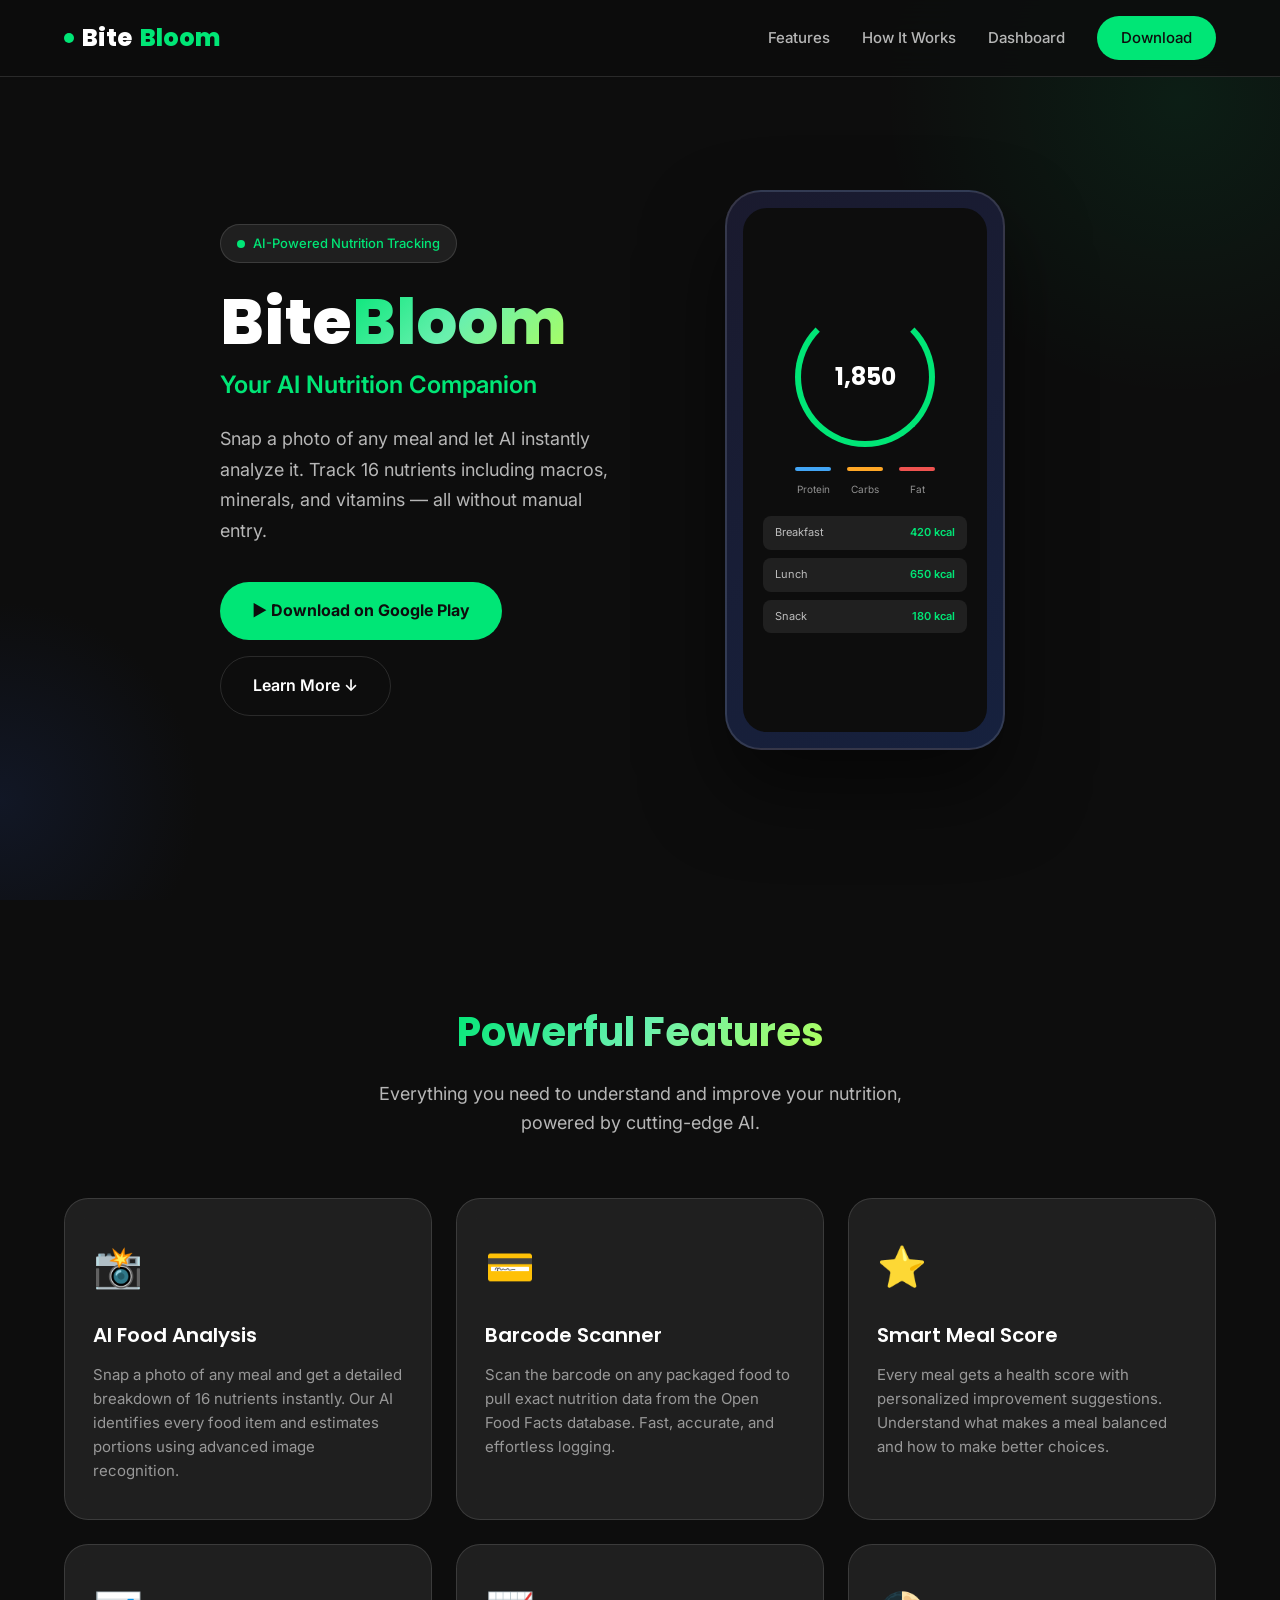
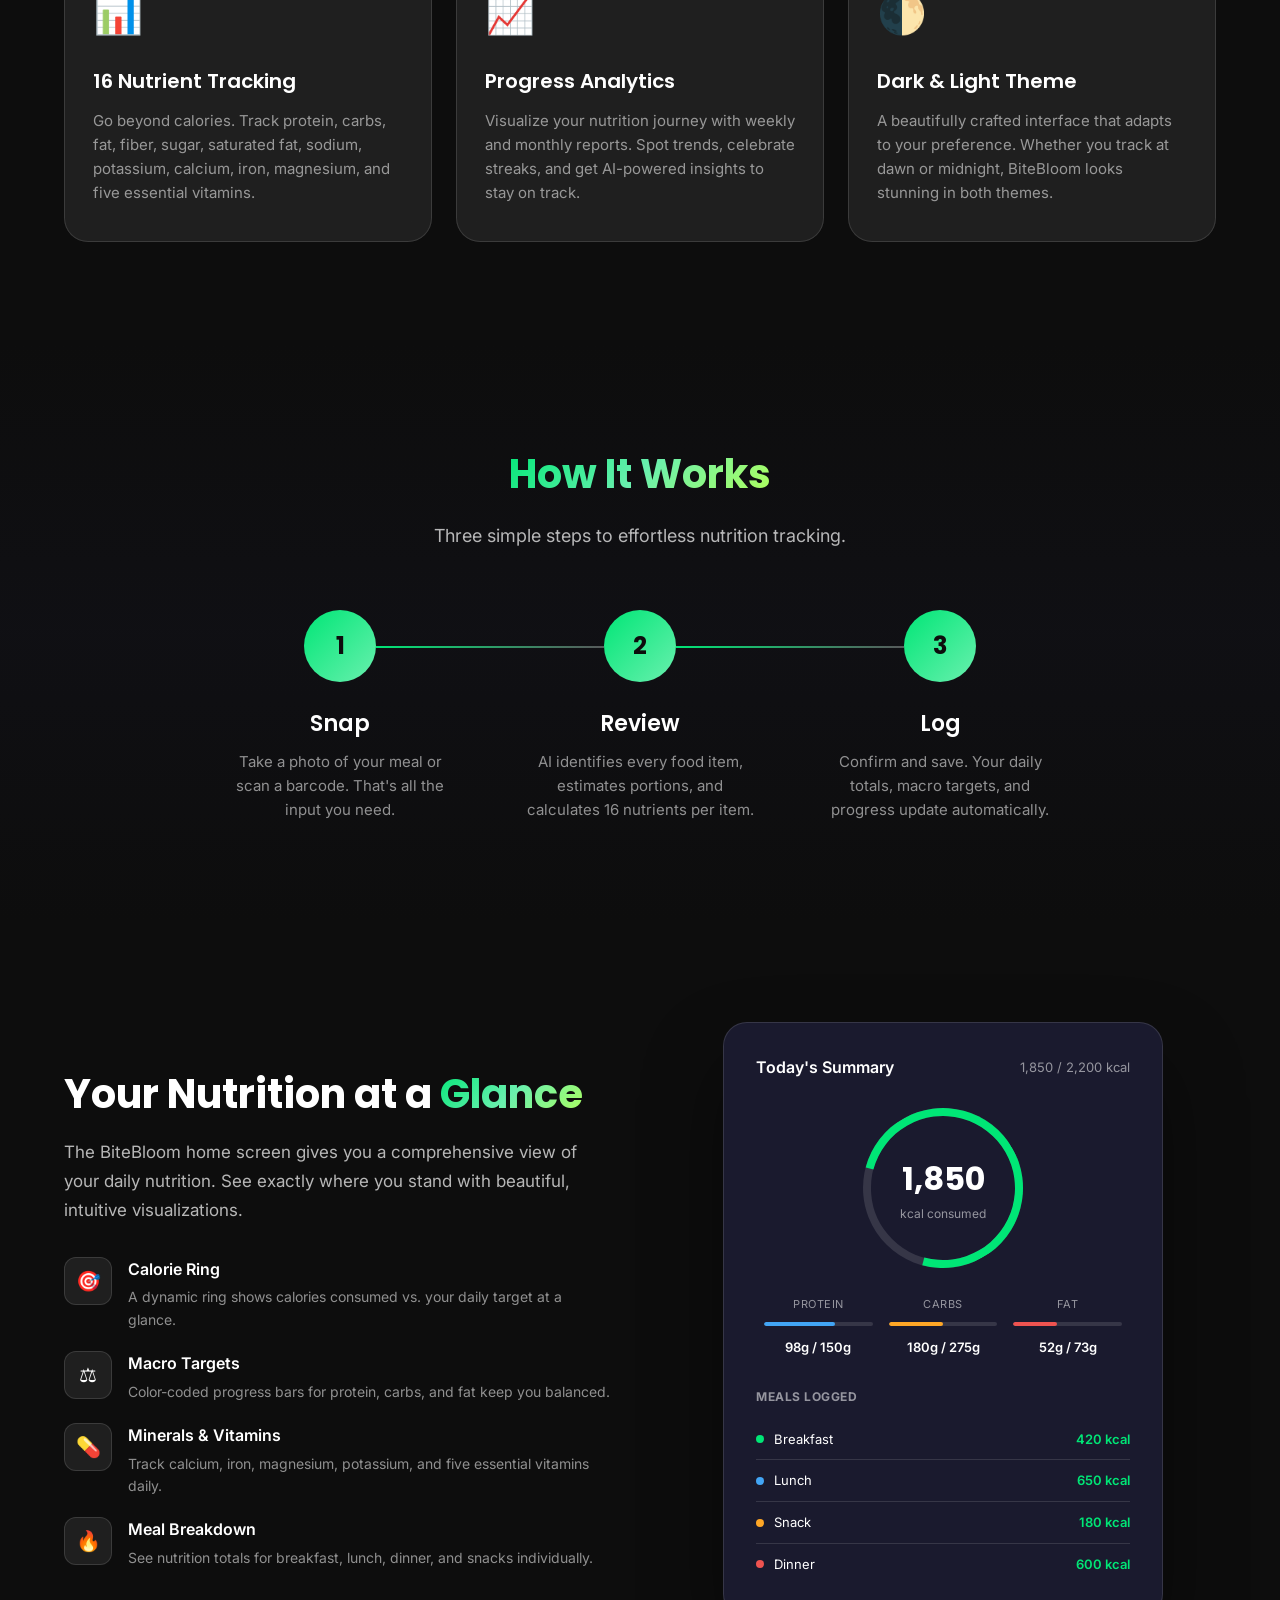
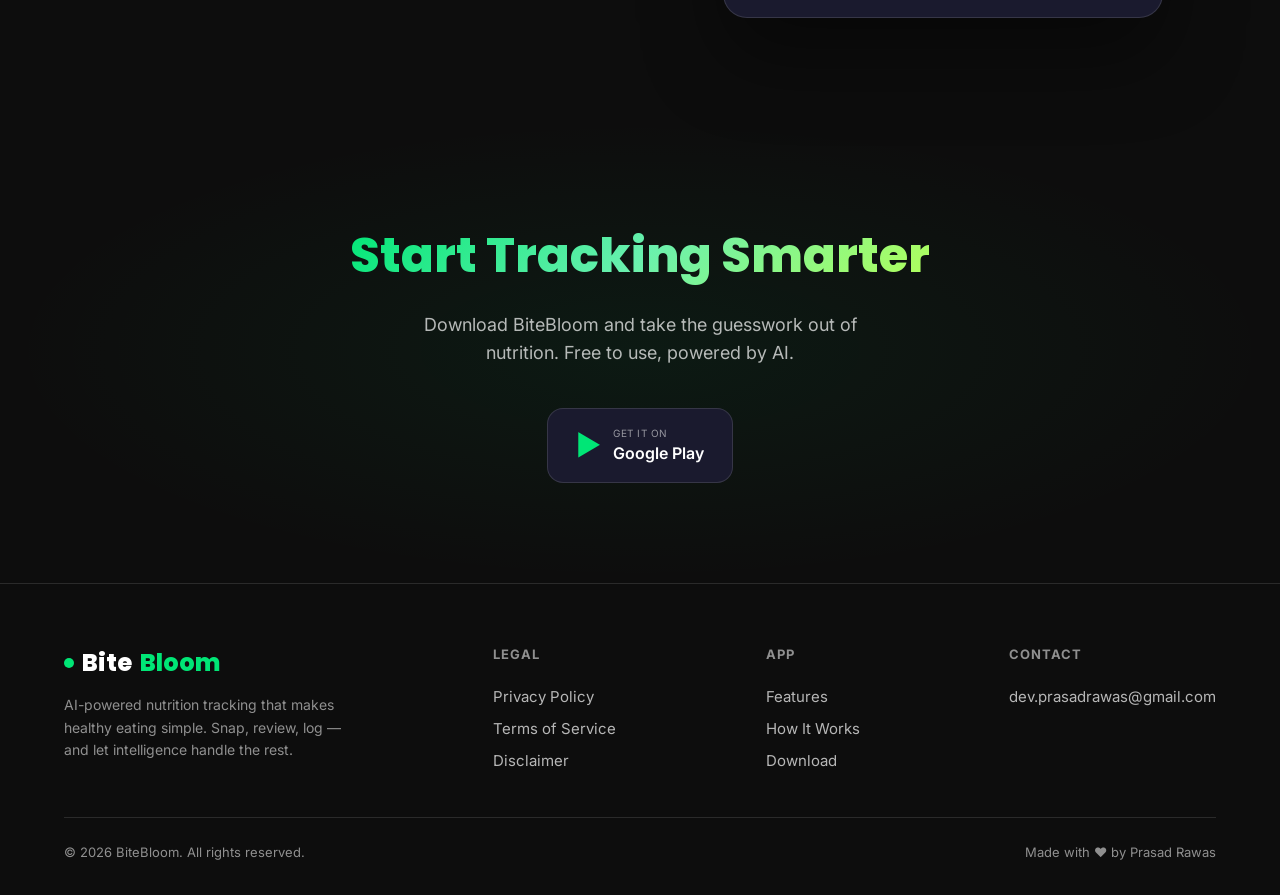
==== commit e483631b: "Update contact email to dev.prasadrawas@gmail.com across website" ====
--- a/docs/index.html
+++ b/docs/index.html
@@ -12,26 +12,26 @@
   <meta name="application-name" content="BiteBloom">
 
   <!-- Canonical URL -->
-  <link rel="canonical" href="https://prasadrawas.github.io/bitebloom/">
+  <link rel="canonical" href="https://bitebloom.prasadrawas.online/">
 
   <!-- Open Graph -->
   <meta property="og:title" content="BiteBloom — Your AI Nutrition Companion">
   <meta property="og:description" content="Snap a photo of any meal and instantly get detailed nutrition analysis with 16 nutrients tracked.">
   <meta property="og:type" content="website">
-  <meta property="og:url" content="https://prasadrawas.github.io/bitebloom/">
-  <meta property="og:image" content="https://prasadrawas.github.io/bitebloom/og-image.png">
+  <meta property="og:url" content="https://bitebloom.prasadrawas.online/">
+  <meta property="og:image" content="https://bitebloom.prasadrawas.online/assets/og-image.png">
   <meta property="og:site_name" content="BiteBloom">
 
   <!-- Twitter Card -->
   <meta name="twitter:card" content="summary_large_image">
   <meta name="twitter:title" content="BiteBloom — Your AI Nutrition Companion">
   <meta name="twitter:description" content="AI-powered calorie and macro tracking from food photos.">
-  <meta name="twitter:image" content="https://prasadrawas.github.io/bitebloom/og-image.png">
+  <meta name="twitter:image" content="https://bitebloom.prasadrawas.online/assets/og-image.png">
 
   <title>BiteBloom — Your AI Nutrition Companion</title>
-  <link rel="icon" type="image/png" href="favicon.png">
-  <link rel="apple-touch-icon" href="apple-touch-icon.png">
-  <link rel="stylesheet" href="styles.css">
+  <link rel="icon" type="image/png" href="assets/favicon.png">
+  <link rel="apple-touch-icon" href="assets/apple-touch-icon.png">
+  <link rel="stylesheet" href="css/styles.css">
 
   <!-- Structured Data: SoftwareApplication -->
   <script type="application/ld+json">
@@ -62,18 +62,18 @@
       {
         "@type": "Organization",
         "name": "BiteBloom",
-        "url": "https://prasadrawas.github.io/bitebloom/",
-        "logo": "https://prasadrawas.github.io/bitebloom/favicon.png",
+        "url": "https://bitebloom.prasadrawas.online/",
+        "logo": "https://bitebloom.prasadrawas.online/assets/favicon.png",
         "contactPoint": {
           "@type": "ContactPoint",
-          "email": "contact@bitebloom.app",
+          "email": "dev.prasadrawas@gmail.com",
           "contactType": "customer support"
         }
       },
       {
         "@type": "WebSite",
         "name": "BiteBloom",
-        "url": "https://prasadrawas.github.io/bitebloom/"
+        "url": "https://bitebloom.prasadrawas.online/"
       }
     ]
   }
@@ -368,7 +368,7 @@
         </nav>
         <div class="footer-links-group">
           <h4>Contact</h4>
-          <a href="mailto:contact@bitebloom.app" aria-label="Send email to BiteBloom support">contact@bitebloom.app</a>
+          <a href="mailto:dev.prasadrawas@gmail.com" aria-label="Send email to BiteBloom support">dev.prasadrawas@gmail.com</a>
         </div>
       </div>
       <div class="footer-bottom">
--- a/docs/css/styles.css
+++ b/docs/css/styles.css
@@ -0,0 +1,1238 @@
+/* ===== IMPORTS ===== */
+/* font-display: swap is applied via &display=swap in the Google Fonts URL below */
+@import url('https://fonts.googleapis.com/css2?family=Inter:wght@300;400;500;600;700&family=Poppins:wght@600;700;800&display=swap');
+
+/* ===== CSS VARIABLES ===== */
+:root {
+  --bg: #0D0D0D;
+  --card-surface: #1A1A2E;
+  --secondary: #16213E;
+  --accent: #00E676;
+  --accent-glow: rgba(0, 230, 118, 0.35);
+  --error: #FF5252;
+  --warning: #FFD740;
+  --protein: #42A5F5;
+  --carbs: #FFA726;
+  --fat: #EF5350;
+  --fiber: #66BB6A;
+  --text: #FFFFFF;
+  --text-70: rgba(255, 255, 255, 0.7);
+  --text-54: rgba(255, 255, 255, 0.54);
+  --text-30: rgba(255, 255, 255, 0.3);
+  --text-12: rgba(255, 255, 255, 0.12);
+  --glass-white: rgba(255, 255, 255, 0.08);
+  --glass-border: rgba(255, 255, 255, 0.12);
+  --radius: 16px;
+  --radius-lg: 24px;
+  --font-body: 'Inter', -apple-system, BlinkMacSystemFont, sans-serif;
+  --font-heading: 'Poppins', sans-serif;
+}
+
+/* ===== RESET ===== */
+*, *::before, *::after {
+  margin: 0;
+  padding: 0;
+  box-sizing: border-box;
+}
+
+html {
+  scroll-behavior: smooth;
+  font-size: 16px;
+}
+
+body {
+  font-family: var(--font-body);
+  background: var(--bg);
+  color: var(--text);
+  line-height: 1.6;
+  overflow-x: hidden;
+  -webkit-font-smoothing: antialiased;
+  -moz-osx-font-smoothing: grayscale;
+}
+
+a {
+  color: var(--accent);
+  text-decoration: none;
+  transition: opacity 0.2s;
+}
+
+a:hover {
+  opacity: 0.8;
+}
+
+img {
+  max-width: 100%;
+  display: block;
+}
+
+ul, ol {
+  list-style: none;
+}
+
+/* ===== UTILITY ===== */
+.container {
+  max-width: 1200px;
+  margin: 0 auto;
+  padding: 0 24px;
+}
+
+.gradient-text {
+  background: linear-gradient(135deg, var(--accent) 0%, #69F0AE 50%, #B2FF59 100%);
+  -webkit-background-clip: text;
+  -webkit-text-fill-color: transparent;
+  background-clip: text;
+}
+
+.text-accent {
+  color: var(--accent);
+}
+
+.section-title {
+  font-family: var(--font-heading);
+  font-size: 2.5rem;
+  font-weight: 700;
+  text-align: center;
+  margin-bottom: 16px;
+}
+
+.section-subtitle {
+  text-align: center;
+  color: var(--text-70);
+  font-size: 1.125rem;
+  max-width: 600px;
+  margin: 0 auto 60px;
+}
+
+.section-divider {
+  width: 80px;
+  height: 3px;
+  background: linear-gradient(90deg, var(--accent), transparent);
+  margin: 0 auto 60px;
+  border: none;
+}
+
+/* ===== ANIMATIONS ===== */
+@keyframes float {
+  0%, 100% { transform: translateY(0); }
+  50% { transform: translateY(-12px); }
+}
+
+@keyframes fadeInUp {
+  from {
+    opacity: 0;
+    transform: translateY(30px);
+  }
+  to {
+    opacity: 1;
+    transform: translateY(0);
+  }
+}
+
+@keyframes pulse-glow {
+  0%, 100% { box-shadow: 0 0 20px var(--accent-glow); }
+  50% { box-shadow: 0 0 40px var(--accent-glow); }
+}
+
+.fade-in {
+  opacity: 0;
+  transform: translateY(30px);
+  transition: opacity 0.6s ease-out, transform 0.6s ease-out;
+}
+
+.fade-in.visible {
+  opacity: 1;
+  transform: translateY(0);
+}
+
+/* ===== HEADER / NAVBAR ===== */
+.navbar {
+  position: fixed;
+  top: 0;
+  left: 0;
+  right: 0;
+  z-index: 1000;
+  padding: 16px 0;
+  background: rgba(13, 13, 13, 0.85);
+  backdrop-filter: blur(20px);
+  -webkit-backdrop-filter: blur(20px);
+  border-bottom: 1px solid var(--glass-border);
+  transition: padding 0.3s;
+}
+
+.nav-inner {
+  display: flex;
+  align-items: center;
+  justify-content: space-between;
+  max-width: 1200px;
+  margin: 0 auto;
+  padding: 0 24px;
+}
+
+.nav-logo {
+  font-family: var(--font-heading);
+  font-size: 1.5rem;
+  font-weight: 800;
+  color: var(--text);
+  display: flex;
+  align-items: center;
+  gap: 8px;
+}
+
+.nav-logo .logo-dot {
+  width: 10px;
+  height: 10px;
+  background: var(--accent);
+  border-radius: 50%;
+  display: inline-block;
+}
+
+.nav-links {
+  display: flex;
+  align-items: center;
+  gap: 32px;
+}
+
+.nav-links a {
+  color: var(--text-70);
+  font-size: 0.9375rem;
+  font-weight: 500;
+  transition: color 0.2s;
+}
+
+.nav-links a:hover {
+  color: var(--accent);
+  opacity: 1;
+}
+
+.nav-cta {
+  background: var(--accent);
+  color: var(--bg) !important;
+  padding: 10px 24px;
+  border-radius: 50px;
+  font-weight: 600;
+  font-size: 0.875rem;
+  transition: box-shadow 0.3s, transform 0.2s;
+}
+
+.nav-cta:hover {
+  box-shadow: 0 0 24px var(--accent-glow);
+  transform: translateY(-1px);
+  opacity: 1 !important;
+}
+
+/* Mobile menu toggle */
+.menu-toggle {
+  display: none;
+  background: none;
+  border: none;
+  cursor: pointer;
+  padding: 8px;
+}
+
+.menu-toggle span {
+  display: block;
+  width: 24px;
+  height: 2px;
+  background: var(--text);
+  margin: 6px 0;
+  transition: transform 0.3s, opacity 0.3s;
+  border-radius: 2px;
+}
+
+.menu-toggle.active span:nth-child(1) {
+  transform: rotate(45deg) translate(5px, 6px);
+}
+
+.menu-toggle.active span:nth-child(2) {
+  opacity: 0;
+}
+
+.menu-toggle.active span:nth-child(3) {
+  transform: rotate(-45deg) translate(5px, -6px);
+}
+
+/* ===== HERO SECTION ===== */
+.hero {
+  min-height: 100vh;
+  display: flex;
+  align-items: center;
+  padding: 120px 0 80px;
+  position: relative;
+  overflow: hidden;
+}
+
+.hero::before {
+  content: '';
+  position: absolute;
+  top: -200px;
+  right: -200px;
+  width: 600px;
+  height: 600px;
+  background: radial-gradient(circle, rgba(0, 230, 118, 0.08) 0%, transparent 70%);
+  border-radius: 50%;
+  pointer-events: none;
+}
+
+.hero::after {
+  content: '';
+  position: absolute;
+  bottom: -100px;
+  left: -200px;
+  width: 400px;
+  height: 400px;
+  background: radial-gradient(circle, rgba(22, 33, 62, 0.5) 0%, transparent 70%);
+  border-radius: 50%;
+  pointer-events: none;
+}
+
+.hero-inner {
+  display: flex;
+  align-items: center;
+  gap: 60px;
+  position: relative;
+  z-index: 1;
+}
+
+.hero-content {
+  flex: 1;
+}
+
+.hero-badge {
+  display: inline-flex;
+  align-items: center;
+  gap: 8px;
+  padding: 8px 16px;
+  background: var(--glass-white);
+  border: 1px solid var(--glass-border);
+  border-radius: 50px;
+  font-size: 0.8125rem;
+  color: var(--accent);
+  font-weight: 500;
+  margin-bottom: 24px;
+}
+
+.hero-badge::before {
+  content: '';
+  width: 8px;
+  height: 8px;
+  background: var(--accent);
+  border-radius: 50%;
+  animation: pulse-glow 2s infinite;
+}
+
+.hero h1 {
+  font-family: var(--font-heading);
+  font-size: 4rem;
+  font-weight: 800;
+  line-height: 1.1;
+  margin-bottom: 8px;
+}
+
+.hero-tagline {
+  font-size: 1.5rem;
+  color: var(--accent);
+  font-weight: 600;
+  margin-bottom: 20px;
+}
+
+.hero-description {
+  font-size: 1.125rem;
+  color: var(--text-70);
+  max-width: 500px;
+  margin-bottom: 36px;
+  line-height: 1.7;
+}
+
+.hero-buttons {
+  display: flex;
+  gap: 16px;
+  flex-wrap: wrap;
+}
+
+.btn-primary {
+  display: inline-flex;
+  align-items: center;
+  gap: 8px;
+  padding: 16px 32px;
+  background: var(--accent);
+  color: var(--bg);
+  border-radius: 50px;
+  font-weight: 700;
+  font-size: 1rem;
+  border: none;
+  cursor: pointer;
+  transition: box-shadow 0.3s, transform 0.2s;
+}
+
+.btn-primary:hover {
+  box-shadow: 0 0 30px var(--accent-glow);
+  transform: translateY(-2px);
+  opacity: 1;
+  color: var(--bg);
+}
+
+.btn-secondary {
+  display: inline-flex;
+  align-items: center;
+  gap: 8px;
+  padding: 16px 32px;
+  background: transparent;
+  color: var(--text);
+  border: 1px solid var(--glass-border);
+  border-radius: 50px;
+  font-weight: 600;
+  font-size: 1rem;
+  cursor: pointer;
+  transition: border-color 0.3s, background 0.3s;
+}
+
+.btn-secondary:hover {
+  border-color: var(--accent);
+  background: var(--glass-white);
+  opacity: 1;
+  color: var(--text);
+}
+
+/* Hero mockup */
+.hero-mockup {
+  flex: 1;
+  display: flex;
+  justify-content: center;
+  align-items: center;
+}
+
+.phone-frame {
+  width: 280px;
+  height: 560px;
+  background: linear-gradient(145deg, var(--card-surface), var(--secondary));
+  border-radius: 36px;
+  border: 2px solid var(--glass-border);
+  padding: 16px;
+  position: relative;
+  animation: float 6s ease-in-out infinite;
+  box-shadow: 0 40px 80px rgba(0, 0, 0, 0.5);
+}
+
+.phone-screen {
+  width: 100%;
+  height: 100%;
+  border-radius: 24px;
+  background: var(--bg);
+  overflow: hidden;
+  display: flex;
+  flex-direction: column;
+  align-items: center;
+  justify-content: center;
+  padding: 20px;
+  position: relative;
+}
+
+.phone-screen .mock-ring {
+  width: 140px;
+  height: 140px;
+  border-radius: 50%;
+  border: 6px solid var(--accent);
+  border-top-color: transparent;
+  display: flex;
+  align-items: center;
+  justify-content: center;
+  margin-bottom: 20px;
+  position: relative;
+}
+
+.phone-screen .mock-ring::after {
+  content: '1,850';
+  font-family: var(--font-heading);
+  font-size: 1.5rem;
+  font-weight: 700;
+  color: var(--text);
+}
+
+.mock-macros {
+  display: flex;
+  gap: 16px;
+  margin-bottom: 16px;
+}
+
+.mock-macro {
+  text-align: center;
+}
+
+.mock-macro-bar {
+  width: 36px;
+  height: 4px;
+  border-radius: 2px;
+  margin: 0 auto 4px;
+}
+
+.mock-macro span {
+  font-size: 0.625rem;
+  color: var(--text-54);
+}
+
+.mock-items {
+  width: 100%;
+  display: flex;
+  flex-direction: column;
+  gap: 8px;
+}
+
+.mock-item {
+  background: var(--glass-white);
+  border-radius: 8px;
+  padding: 8px 12px;
+  display: flex;
+  justify-content: space-between;
+  align-items: center;
+}
+
+.mock-item-name {
+  font-size: 0.6875rem;
+  color: var(--text-70);
+}
+
+.mock-item-cal {
+  font-size: 0.6875rem;
+  color: var(--accent);
+  font-weight: 600;
+}
+
+/* ===== FEATURES SECTION ===== */
+.features {
+  padding: 100px 0;
+}
+
+.features-grid {
+  display: grid;
+  grid-template-columns: repeat(3, 1fr);
+  gap: 24px;
+}
+
+.feature-card {
+  background: var(--glass-white);
+  backdrop-filter: blur(12px);
+  -webkit-backdrop-filter: blur(12px);
+  border: 1px solid var(--glass-border);
+  border-radius: var(--radius-lg);
+  padding: 36px 28px;
+  transition: transform 0.3s, box-shadow 0.3s, border-color 0.3s;
+  position: relative;
+  overflow: hidden;
+}
+
+.feature-card::before {
+  content: '';
+  position: absolute;
+  top: 0;
+  left: 0;
+  right: 0;
+  height: 2px;
+  background: linear-gradient(90deg, transparent, var(--accent), transparent);
+  opacity: 0;
+  transition: opacity 0.3s;
+}
+
+.feature-card:hover {
+  transform: translateY(-4px);
+  box-shadow: 0 20px 60px rgba(0, 0, 0, 0.3);
+  border-color: rgba(0, 230, 118, 0.2);
+}
+
+.feature-card:hover::before {
+  opacity: 1;
+}
+
+.feature-icon {
+  font-size: 2.5rem;
+  margin-bottom: 20px;
+  display: block;
+}
+
+.feature-card h3 {
+  font-family: var(--font-heading);
+  font-size: 1.25rem;
+  font-weight: 600;
+  margin-bottom: 12px;
+}
+
+.feature-card p {
+  color: var(--text-54);
+  font-size: 0.9375rem;
+  line-height: 1.6;
+}
+
+/* ===== HOW IT WORKS ===== */
+.how-it-works {
+  padding: 100px 0;
+  background: linear-gradient(180deg, transparent, rgba(26, 26, 46, 0.2), transparent);
+}
+
+.steps {
+  display: flex;
+  align-items: flex-start;
+  justify-content: center;
+  gap: 0;
+  position: relative;
+  max-width: 900px;
+  margin: 0 auto;
+}
+
+.step {
+  flex: 1;
+  text-align: center;
+  padding: 0 24px;
+  position: relative;
+}
+
+.step-number {
+  width: 72px;
+  height: 72px;
+  border-radius: 50%;
+  background: linear-gradient(135deg, var(--accent), #69F0AE);
+  display: flex;
+  align-items: center;
+  justify-content: center;
+  font-family: var(--font-heading);
+  font-size: 1.5rem;
+  font-weight: 700;
+  color: var(--bg);
+  margin: 0 auto 24px;
+  position: relative;
+  z-index: 2;
+}
+
+.step-connector {
+  position: absolute;
+  top: 36px;
+  left: calc(50% + 36px);
+  width: calc(100% - 72px);
+  height: 2px;
+  background: linear-gradient(90deg, var(--accent), var(--text-30));
+  z-index: 1;
+}
+
+.step:last-child .step-connector {
+  display: none;
+}
+
+.step h3 {
+  font-family: var(--font-heading);
+  font-size: 1.375rem;
+  font-weight: 600;
+  margin-bottom: 8px;
+}
+
+.step p {
+  color: var(--text-54);
+  font-size: 0.9375rem;
+  max-width: 240px;
+  margin: 0 auto;
+}
+
+/* ===== DASHBOARD PREVIEW ===== */
+.dashboard-preview {
+  padding: 100px 0;
+}
+
+.dashboard-inner {
+  display: flex;
+  align-items: center;
+  gap: 60px;
+}
+
+.dashboard-content {
+  flex: 1;
+}
+
+.dashboard-content h2 {
+  font-family: var(--font-heading);
+  font-size: 2.5rem;
+  font-weight: 700;
+  margin-bottom: 20px;
+  line-height: 1.2;
+}
+
+.dashboard-content > p {
+  color: var(--text-70);
+  font-size: 1.0625rem;
+  margin-bottom: 32px;
+  line-height: 1.7;
+}
+
+.dashboard-features {
+  display: flex;
+  flex-direction: column;
+  gap: 20px;
+}
+
+.dashboard-feature {
+  display: flex;
+  align-items: flex-start;
+  gap: 16px;
+}
+
+.dashboard-feature-icon {
+  width: 48px;
+  height: 48px;
+  border-radius: 12px;
+  background: var(--glass-white);
+  border: 1px solid var(--glass-border);
+  display: flex;
+  align-items: center;
+  justify-content: center;
+  font-size: 1.25rem;
+  flex-shrink: 0;
+}
+
+.dashboard-feature h4 {
+  font-size: 1rem;
+  font-weight: 600;
+  margin-bottom: 4px;
+}
+
+.dashboard-feature p {
+  color: var(--text-54);
+  font-size: 0.875rem;
+}
+
+.dashboard-mockup {
+  flex: 1;
+  display: flex;
+  justify-content: center;
+}
+
+.dashboard-card {
+  width: 100%;
+  max-width: 440px;
+  background: var(--card-surface);
+  border-radius: var(--radius-lg);
+  border: 1px solid var(--glass-border);
+  padding: 32px;
+  box-shadow: 0 40px 80px rgba(0, 0, 0, 0.4);
+}
+
+.dash-header {
+  display: flex;
+  justify-content: space-between;
+  align-items: center;
+  margin-bottom: 28px;
+}
+
+.dash-header h4 {
+  font-size: 1rem;
+  font-weight: 600;
+}
+
+.dash-header span {
+  color: var(--text-54);
+  font-size: 0.8125rem;
+}
+
+.dash-ring-area {
+  display: flex;
+  justify-content: center;
+  margin-bottom: 28px;
+}
+
+.dash-ring {
+  width: 160px;
+  height: 160px;
+  border-radius: 50%;
+  border: 8px solid var(--text-12);
+  position: relative;
+  display: flex;
+  align-items: center;
+  justify-content: center;
+  flex-direction: column;
+}
+
+.dash-ring::before {
+  content: '';
+  position: absolute;
+  inset: -8px;
+  border-radius: 50%;
+  border: 8px solid transparent;
+  border-top-color: var(--accent);
+  border-right-color: var(--accent);
+  border-bottom-color: var(--accent);
+  transform: rotate(-30deg);
+}
+
+.dash-ring .cal-num {
+  font-family: var(--font-heading);
+  font-size: 2rem;
+  font-weight: 700;
+}
+
+.dash-ring .cal-label {
+  font-size: 0.75rem;
+  color: var(--text-54);
+}
+
+.dash-macros {
+  display: flex;
+  justify-content: space-between;
+  margin-bottom: 28px;
+}
+
+.dash-macro {
+  text-align: center;
+  flex: 1;
+}
+
+.dash-macro-label {
+  font-size: 0.6875rem;
+  color: var(--text-54);
+  text-transform: uppercase;
+  letter-spacing: 0.5px;
+  margin-bottom: 8px;
+  display: block;
+}
+
+.dash-macro-bar {
+  height: 4px;
+  border-radius: 2px;
+  background: var(--text-12);
+  margin: 0 8px 8px;
+  position: relative;
+  overflow: hidden;
+}
+
+.dash-macro-bar::after {
+  content: '';
+  position: absolute;
+  left: 0;
+  top: 0;
+  height: 100%;
+  border-radius: 2px;
+}
+
+.dash-macro.protein .dash-macro-bar::after {
+  width: 65%;
+  background: var(--protein);
+}
+
+.dash-macro.carbs .dash-macro-bar::after {
+  width: 50%;
+  background: var(--carbs);
+}
+
+.dash-macro.fat .dash-macro-bar::after {
+  width: 40%;
+  background: var(--fat);
+}
+
+.dash-macro-value {
+  font-size: 0.8125rem;
+  font-weight: 600;
+}
+
+.dash-meals h5 {
+  font-size: 0.75rem;
+  color: var(--text-54);
+  text-transform: uppercase;
+  letter-spacing: 0.5px;
+  margin-bottom: 12px;
+}
+
+.dash-meal-item {
+  display: flex;
+  align-items: center;
+  justify-content: space-between;
+  padding: 10px 0;
+  border-bottom: 1px solid var(--text-12);
+}
+
+.dash-meal-item:last-child {
+  border-bottom: none;
+}
+
+.dash-meal-info {
+  display: flex;
+  align-items: center;
+  gap: 10px;
+}
+
+.dash-meal-dot {
+  width: 8px;
+  height: 8px;
+  border-radius: 50%;
+}
+
+.dash-meal-name {
+  font-size: 0.8125rem;
+}
+
+.dash-meal-cal {
+  font-size: 0.8125rem;
+  color: var(--accent);
+  font-weight: 600;
+}
+
+/* ===== CTA SECTION ===== */
+.cta {
+  padding: 100px 0;
+  text-align: center;
+  position: relative;
+}
+
+.cta::before {
+  content: '';
+  position: absolute;
+  inset: 0;
+  background: radial-gradient(ellipse at center, rgba(0, 230, 118, 0.06) 0%, transparent 70%);
+  pointer-events: none;
+}
+
+.cta-inner {
+  position: relative;
+  z-index: 1;
+}
+
+.cta h2 {
+  font-family: var(--font-heading);
+  font-size: 3rem;
+  font-weight: 800;
+  margin-bottom: 16px;
+}
+
+.cta > .cta-inner > p {
+  color: var(--text-70);
+  font-size: 1.125rem;
+  max-width: 500px;
+  margin: 0 auto 40px;
+}
+
+.cta-buttons {
+  display: flex;
+  justify-content: center;
+  gap: 16px;
+  flex-wrap: wrap;
+}
+
+.store-badge {
+  display: inline-flex;
+  align-items: center;
+  gap: 12px;
+  padding: 14px 28px;
+  background: var(--card-surface);
+  border: 1px solid var(--glass-border);
+  border-radius: var(--radius);
+  transition: border-color 0.3s, transform 0.2s;
+}
+
+.store-badge:hover {
+  border-color: var(--accent);
+  transform: translateY(-2px);
+  opacity: 1;
+}
+
+.store-badge-icon {
+  font-size: 1.75rem;
+}
+
+.store-badge-text {
+  text-align: left;
+}
+
+.store-badge-text small {
+  font-size: 0.625rem;
+  color: var(--text-54);
+  text-transform: uppercase;
+  letter-spacing: 0.5px;
+  display: block;
+}
+
+.store-badge-text span {
+  font-size: 1rem;
+  font-weight: 600;
+  color: var(--text);
+}
+
+/* ===== FOOTER ===== */
+.footer {
+  padding: 60px 0 32px;
+  border-top: 1px solid var(--text-12);
+}
+
+.footer-inner {
+  display: flex;
+  justify-content: space-between;
+  align-items: flex-start;
+  margin-bottom: 40px;
+  flex-wrap: wrap;
+  gap: 32px;
+}
+
+.footer-brand {
+  max-width: 280px;
+}
+
+.footer-brand .nav-logo {
+  margin-bottom: 12px;
+}
+
+.footer-brand p {
+  color: var(--text-54);
+  font-size: 0.875rem;
+  line-height: 1.6;
+}
+
+.footer-links-group h4 {
+  font-size: 0.8125rem;
+  text-transform: uppercase;
+  letter-spacing: 1px;
+  color: var(--text-54);
+  margin-bottom: 16px;
+}
+
+.footer-links-group a {
+  display: block;
+  color: var(--text-70);
+  font-size: 0.9375rem;
+  padding: 4px 0;
+  transition: color 0.2s;
+}
+
+.footer-links-group a:hover {
+  color: var(--accent);
+  opacity: 1;
+}
+
+.footer-bottom {
+  display: flex;
+  justify-content: space-between;
+  align-items: center;
+  padding-top: 24px;
+  border-top: 1px solid var(--text-12);
+  flex-wrap: wrap;
+  gap: 12px;
+}
+
+.footer-bottom p {
+  color: var(--text-54);
+  font-size: 0.8125rem;
+}
+
+.footer-bottom .made-with {
+  color: var(--text-54);
+  font-size: 0.8125rem;
+}
+
+/* ===== LEGAL PAGES ===== */
+.legal-page {
+  padding: 140px 0 80px;
+  min-height: 100vh;
+}
+
+.legal-page h1 {
+  font-family: var(--font-heading);
+  font-size: 2.5rem;
+  font-weight: 700;
+  margin-bottom: 8px;
+}
+
+.legal-page .legal-updated {
+  color: var(--text-54);
+  font-size: 0.875rem;
+  margin-bottom: 48px;
+}
+
+.legal-page h2 {
+  font-family: var(--font-heading);
+  font-size: 1.5rem;
+  font-weight: 600;
+  margin-top: 40px;
+  margin-bottom: 16px;
+  color: var(--accent);
+}
+
+.legal-page p {
+  color: var(--text-70);
+  font-size: 1rem;
+  line-height: 1.8;
+  margin-bottom: 16px;
+}
+
+.legal-page ul {
+  margin-bottom: 16px;
+  padding-left: 24px;
+}
+
+.legal-page ul li {
+  color: var(--text-70);
+  font-size: 1rem;
+  line-height: 1.8;
+  position: relative;
+  padding-left: 16px;
+}
+
+.legal-page ul li::before {
+  content: '';
+  position: absolute;
+  left: 0;
+  top: 12px;
+  width: 6px;
+  height: 6px;
+  border-radius: 50%;
+  background: var(--accent);
+}
+
+.legal-page a {
+  color: var(--accent);
+}
+
+.legal-page strong {
+  color: var(--text);
+}
+
+/* ===== BREADCRUMB ===== */
+.breadcrumb {
+  margin-bottom: 24px;
+}
+
+.breadcrumb ol {
+  display: flex;
+  align-items: center;
+  gap: 8px;
+  flex-wrap: wrap;
+  list-style: none;
+  padding: 0;
+  margin: 0;
+}
+
+.breadcrumb li {
+  display: flex;
+  align-items: center;
+  font-size: 0.875rem;
+  color: var(--text-54);
+}
+
+.breadcrumb li + li::before {
+  content: '›';
+  margin-right: 8px;
+  color: var(--text-30);
+}
+
+.breadcrumb a {
+  color: var(--accent);
+  text-decoration: none;
+}
+
+.breadcrumb a:hover {
+  opacity: 0.8;
+}
+
+.breadcrumb li[aria-current="page"] {
+  color: var(--text-70);
+}
+
+/* ===== RESPONSIVE ===== */
+@media (max-width: 1200px) {
+  .hero h1 {
+    font-size: 3.25rem;
+  }
+}
+
+@media (max-width: 768px) {
+  .nav-links {
+    position: fixed;
+    top: 0;
+    right: -100%;
+    width: 280px;
+    height: 100vh;
+    background: var(--card-surface);
+    flex-direction: column;
+    padding: 80px 32px 32px;
+    gap: 24px;
+    transition: right 0.3s ease;
+    border-left: 1px solid var(--glass-border);
+  }
+
+  .nav-links.open {
+    right: 0;
+  }
+
+  .menu-toggle {
+    display: block;
+    z-index: 1001;
+  }
+
+  .hero-inner {
+    flex-direction: column;
+    text-align: center;
+  }
+
+  .hero h1 {
+    font-size: 2.5rem;
+  }
+
+  .hero-tagline {
+    font-size: 1.25rem;
+  }
+
+  .hero-description {
+    margin: 0 auto 32px;
+  }
+
+  .hero-buttons {
+    justify-content: center;
+  }
+
+  .hero-mockup {
+    order: -1;
+  }
+
+  .phone-frame {
+    width: 220px;
+    height: 440px;
+  }
+
+  .features-grid {
+    grid-template-columns: 1fr;
+  }
+
+  .steps {
+    flex-direction: column;
+    gap: 40px;
+  }
+
+  .step-connector {
+    display: none;
+  }
+
+  .dashboard-inner {
+    flex-direction: column;
+  }
+
+  .dashboard-content h2 {
+    font-size: 2rem;
+  }
+
+  .section-title {
+    font-size: 2rem;
+  }
+
+  .cta h2 {
+    font-size: 2rem;
+  }
+
+  .footer-inner {
+    flex-direction: column;
+  }
+
+  .footer-bottom {
+    flex-direction: column;
+    text-align: center;
+  }
+
+  .legal-page h1 {
+    font-size: 2rem;
+  }
+}
+
+@media (min-width: 769px) and (max-width: 1200px) {
+  .features-grid {
+    grid-template-columns: repeat(2, 1fr);
+  }
+}
